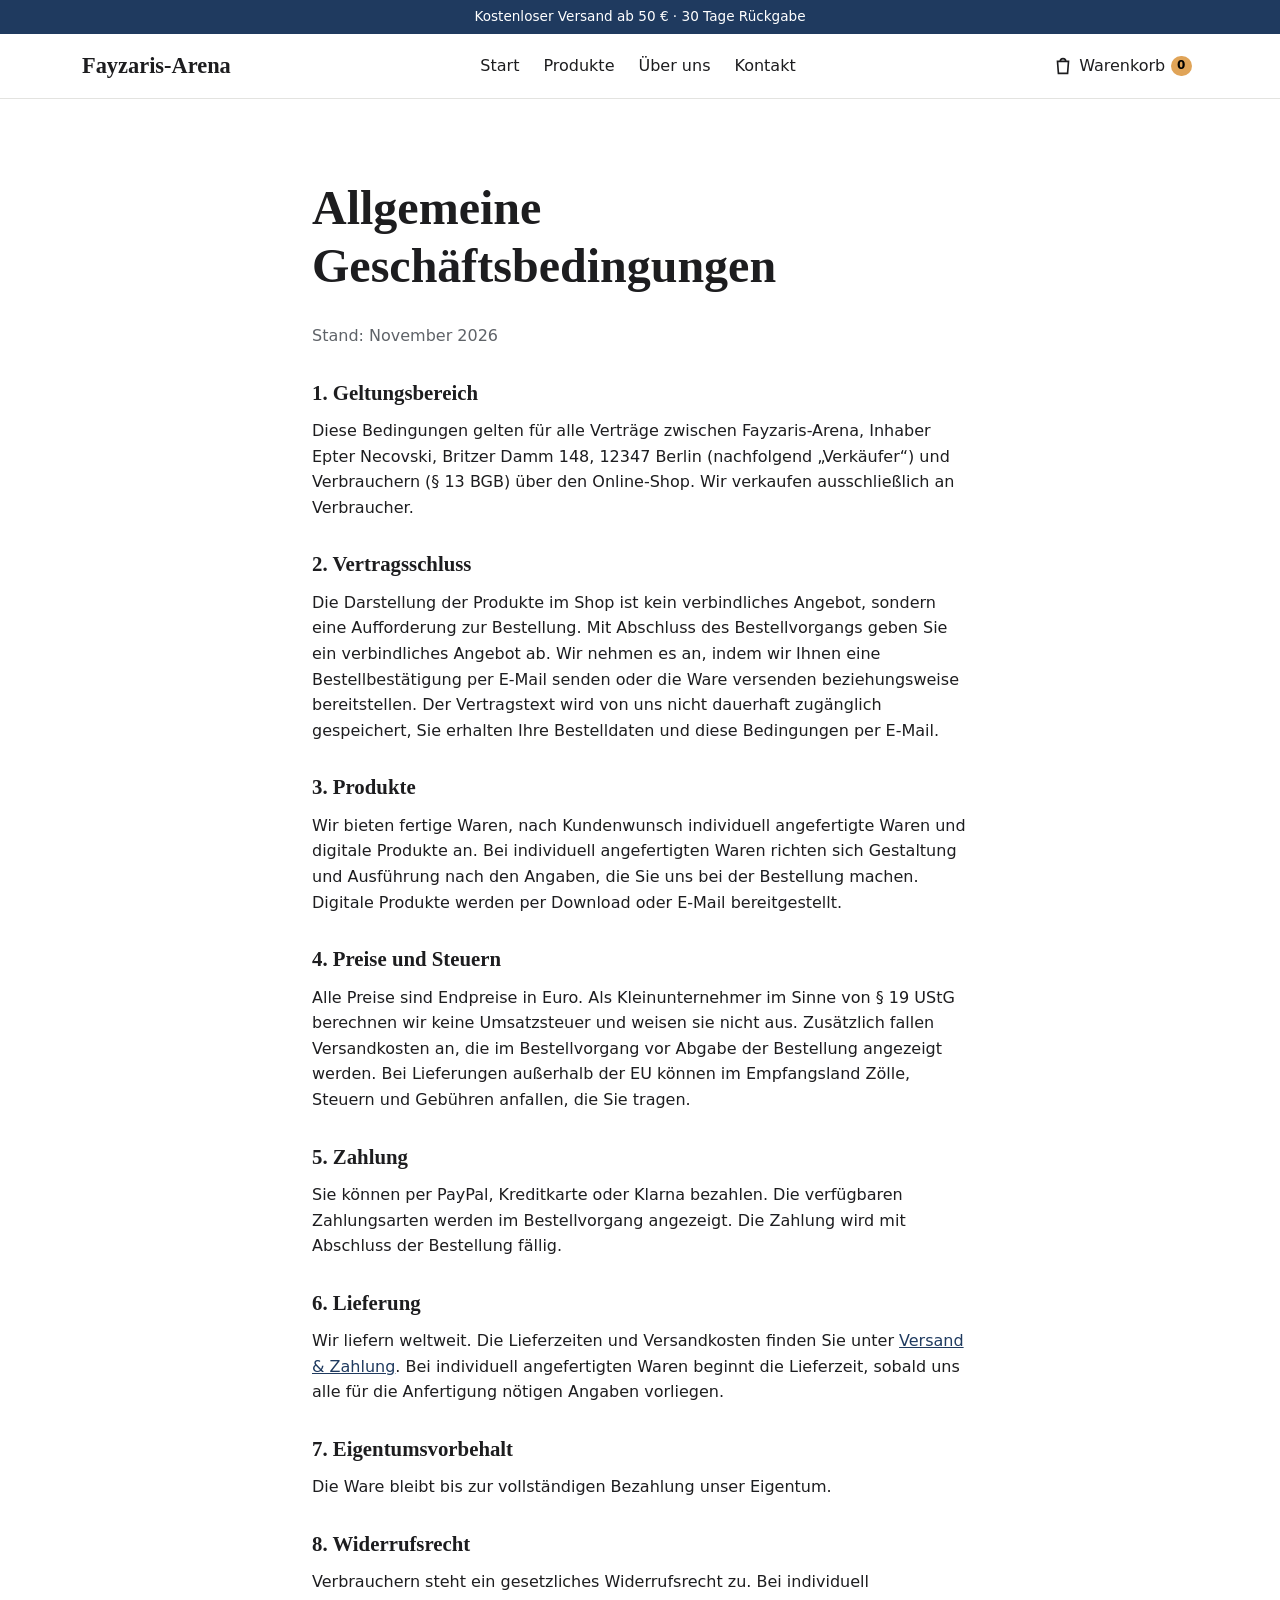
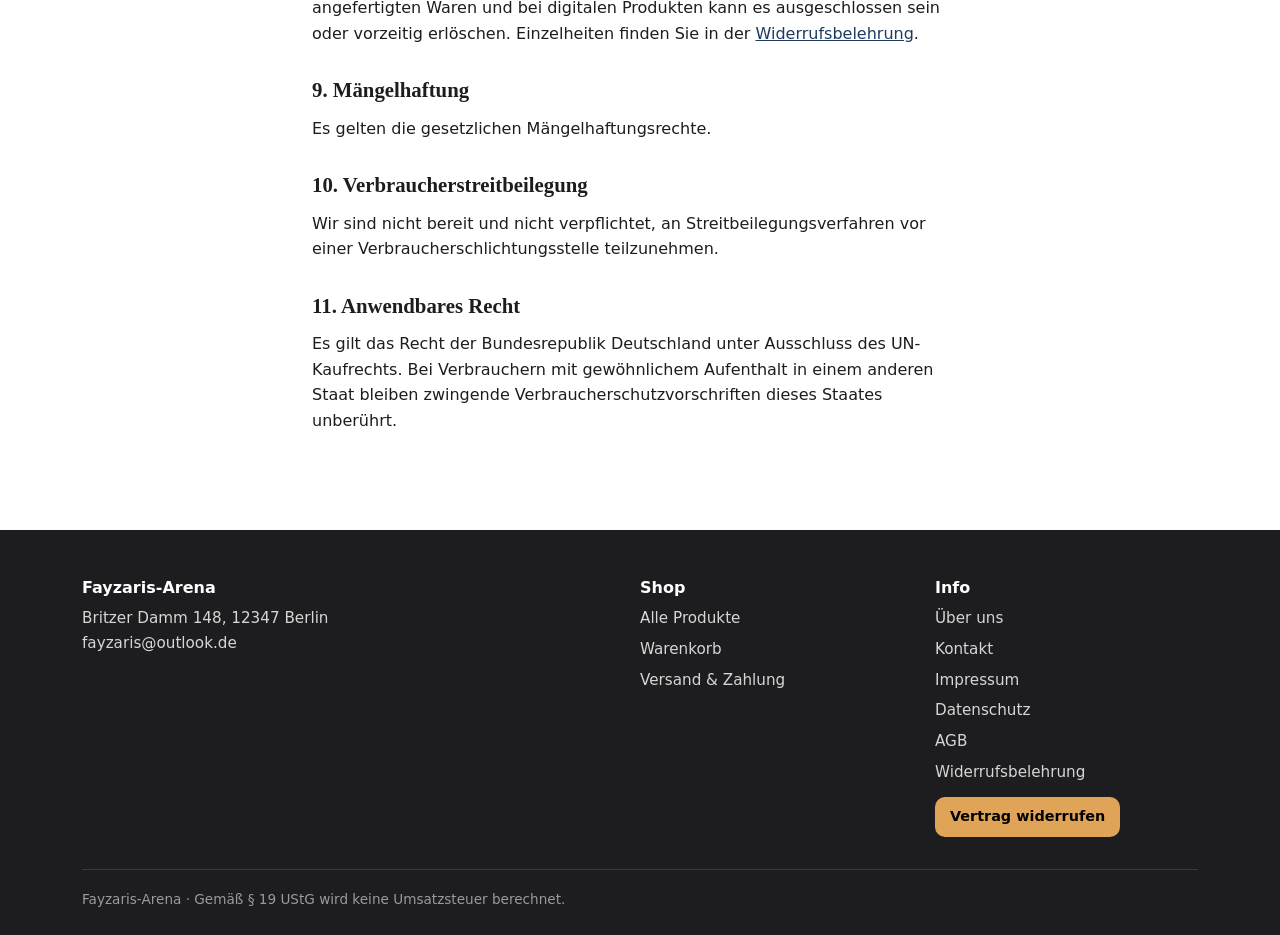
==== agb.html @ 55a027fc "Rechtstexte personalisiert: Impressum, Datenschutz, AGB, Widerruf, Versand & Zahlung; Kontaktdaten u" ====
<!doctype html>
<html lang="de">
<head>
  <meta charset="utf-8">
  <meta name="viewport" content="width=device-width, initial-scale=1">
  <title>AGB – Fayzaris-Arena</title>
  <meta name="robots" content="noindex">
  <link rel="icon" href="data:image/svg+xml,<svg xmlns='http://www.w3.org/2000/svg' viewBox='0 0 32 32'><rect width='32' height='32' rx='8' fill='%231f3a5f'/></svg>">
  <link rel="stylesheet" href="assets/css/style.css">
  <script src="assets/js/daten.js" defer></script>
  <script src="assets/js/shop.js" defer></script>
</head>
<body>
  <div id="kopf"></div>

  <main>
    <section class="abschnitt">
      <div class="container schmal rechtstext">
        <h1>Allgemeine Geschäftsbedingungen</h1>
        <p class="leise">Stand: November 2026</p>

        <h2>1. Geltungsbereich</h2>
        <p>Diese Bedingungen gelten für alle Verträge zwischen Fayzaris-Arena, Inhaber Epter Necovski, Britzer Damm 148, 12347 Berlin (nachfolgend „Verkäufer“) und Verbrauchern (§ 13 BGB) über den Online-Shop. Wir verkaufen ausschließlich an Verbraucher.</p>

        <h2>2. Vertragsschluss</h2>
        <p>Die Darstellung der Produkte im Shop ist kein verbindliches Angebot, sondern eine Aufforderung zur Bestellung. Mit Abschluss des Bestellvorgangs geben Sie ein verbindliches Angebot ab. Wir nehmen es an, indem wir Ihnen eine Bestellbestätigung per E-Mail senden oder die Ware versenden beziehungsweise bereitstellen. Der Vertragstext wird von uns nicht dauerhaft zugänglich gespeichert, Sie erhalten Ihre Bestelldaten und diese Bedingungen per E-Mail.</p>

        <h2>3. Produkte</h2>
        <p>Wir bieten fertige Waren, nach Kundenwunsch individuell angefertigte Waren und digitale Produkte an. Bei individuell angefertigten Waren richten sich Gestaltung und Ausführung nach den Angaben, die Sie uns bei der Bestellung machen. Digitale Produkte werden per Download oder E-Mail bereitgestellt.</p>

        <h2>4. Preise und Steuern</h2>
        <p>Alle Preise sind Endpreise in Euro. Als Kleinunternehmer im Sinne von § 19 UStG berechnen wir keine Umsatzsteuer und weisen sie nicht aus. Zusätzlich fallen Versandkosten an, die im Bestellvorgang vor Abgabe der Bestellung angezeigt werden. Bei Lieferungen außerhalb der EU können im Empfangsland Zölle, Steuern und Gebühren anfallen, die Sie tragen.</p>

        <h2>5. Zahlung</h2>
        <p>Sie können per PayPal, Kreditkarte oder Klarna bezahlen. Die verfügbaren Zahlungsarten werden im Bestellvorgang angezeigt. Die Zahlung wird mit Abschluss der Bestellung fällig.</p>

        <h2>6. Lieferung</h2>
        <p>Wir liefern weltweit. Die Lieferzeiten und Versandkosten finden Sie unter <a href="versand-zahlung.html">Versand &amp; Zahlung</a>. Bei individuell angefertigten Waren beginnt die Lieferzeit, sobald uns alle für die Anfertigung nötigen Angaben vorliegen.</p>

        <h2>7. Eigentumsvorbehalt</h2>
        <p>Die Ware bleibt bis zur vollständigen Bezahlung unser Eigentum.</p>

        <h2>8. Widerrufsrecht</h2>
        <p>Verbrauchern steht ein gesetzliches Widerrufsrecht zu. Bei individuell angefertigten Waren und bei digitalen Produkten kann es ausgeschlossen sein oder vorzeitig erlöschen. Einzelheiten finden Sie in der <a href="widerruf.html">Widerrufsbelehrung</a>.</p>

        <h2>9. Mängelhaftung</h2>
        <p>Es gelten die gesetzlichen Mängelhaftungsrechte.</p>

        <h2>10. Verbraucherstreitbeilegung</h2>
        <p>Wir sind nicht bereit und nicht verpflichtet, an Streitbeilegungsverfahren vor einer Verbraucherschlichtungsstelle teilzunehmen.</p>

        <h2>11. Anwendbares Recht</h2>
        <p>Es gilt das Recht der Bundesrepublik Deutschland unter Ausschluss des UN-Kaufrechts. Bei Verbrauchern mit gewöhnlichem Aufenthalt in einem anderen Staat bleiben zwingende Verbraucherschutzvorschriften dieses Staates unberührt.</p>
      </div>
    </section>
  </main>

  <div id="fuss"></div>
</body>
</html>
---- assets/css/style.css ----
/* =========================================================
   ZENTRALE EINSTELLUNGEN – Farben, Schriften, Abstände
   Hier ändern, und die ganze Seite passt sich an.
   ========================================================= */
:root {
  /* Farben */
  --farbe-primaer: #1f3a5f;        /* Buttons, Links, Akzente */
  --farbe-primaer-hover: #162a45;
  --farbe-akzent: #e0a458;         /* kleine Hervorhebungen, Badges */
  --farbe-text: #1d1d1f;
  --farbe-text-leise: #5f6368;
  --farbe-hintergrund: #ffffff;
  --farbe-flaeche: #f5f5f3;        /* Karten, Abschnitte */
  --farbe-rand: #e3e3e0;
  --farbe-auf-primaer: #ffffff;    /* Text auf Primärfarbe */

  /* Schriften (Systemschriften: schnell, ohne externe Server, DSGVO-freundlich) */
  --schrift-text: system-ui, -apple-system, "Segoe UI", Roboto, "Helvetica Neue", Arial, sans-serif;
  --schrift-titel: Georgia, "Times New Roman", serif;
  --schriftgroesse-basis: 1rem;

  /* Form & Abstand */
  --radius: 10px;
  --max-breite: 1180px;
  --abstand: clamp(1rem, 3vw, 2rem);
  --schatten: 0 2px 10px rgba(0, 0, 0, 0.06);
}

/* ---------- Grundlagen ---------- */
*, *::before, *::after { box-sizing: border-box; }
html { -webkit-text-size-adjust: 100%; }
body {
  margin: 0;
  font-family: var(--schrift-text);
  font-size: var(--schriftgroesse-basis);
  line-height: 1.6;
  color: var(--farbe-text);
  background: var(--farbe-hintergrund);
  display: flex;
  flex-direction: column;
  min-height: 100vh;
}
main { flex: 1; }
img, svg { max-width: 100%; display: block; }
a { color: var(--farbe-primaer); }
h1, h2, h3 { font-family: var(--schrift-titel); line-height: 1.2; margin: 0 0 .6em; font-weight: 600; }
h1 { font-size: clamp(1.8rem, 5vw, 3rem); }
h2 { font-size: clamp(1.4rem, 3.5vw, 2rem); }
h3 { font-size: 1.15rem; }
p { margin: 0 0 1em; }

.container { width: 100%; max-width: var(--max-breite); margin: 0 auto; padding: 0 var(--abstand); }
.abschnitt { padding: clamp(2.5rem, 7vw, 5rem) 0; }
.abschnitt--flaeche { background: var(--farbe-flaeche); }
.leise { color: var(--farbe-text-leise); }
.text-mitte { text-align: center; }
.schmal { max-width: 720px; }

/* ---------- Buttons ---------- */
.btn {
  display: inline-block;
  padding: .8em 1.5em;
  border-radius: var(--radius);
  border: 2px solid var(--farbe-primaer);
  background: var(--farbe-primaer);
  color: var(--farbe-auf-primaer);
  font: inherit;
  font-weight: 600;
  text-decoration: none;
  cursor: pointer;
  transition: background .2s, color .2s;
}
.btn:hover { background: var(--farbe-primaer-hover); border-color: var(--farbe-primaer-hover); }
.btn--rahmen { background: transparent; color: var(--farbe-primaer); }
.btn--rahmen:hover { background: var(--farbe-primaer); color: var(--farbe-auf-primaer); }
.btn--klein { padding: .45em .9em; font-size: .9rem; }
.btn[disabled] { opacity: .5; cursor: not-allowed; }

/* ---------- Kopfzeile ---------- */
.ankuendigung {
  background: var(--farbe-primaer);
  color: var(--farbe-auf-primaer);
  text-align: center;
  font-size: .85rem;
  padding: .45em 1em;
}
.kopf {
  position: sticky; top: 0; z-index: 50;
  background: var(--farbe-hintergrund);
  border-bottom: 1px solid var(--farbe-rand);
}
.kopf__innen { display: flex; align-items: center; justify-content: space-between; gap: 1rem; height: 64px; }
.logo { font-family: var(--schrift-titel); font-size: 1.4rem; font-weight: 700; color: var(--farbe-text); text-decoration: none; }
.nav { display: flex; gap: 1.5rem; }
.nav a { color: var(--farbe-text); text-decoration: none; font-weight: 500; }
.nav a:hover, .nav a[aria-current="page"] { color: var(--farbe-primaer); text-decoration: underline; text-underline-offset: 6px; }
.kopf__aktionen { display: flex; align-items: center; gap: .5rem; }
.warenkorb-link {
  position: relative; display: inline-flex; align-items: center; gap: .35rem;
  color: var(--farbe-text); text-decoration: none; padding: .4rem; font-weight: 500;
}
.warenkorb-zahl {
  min-width: 1.3rem; height: 1.3rem; padding: 0 .3rem; border-radius: 1rem;
  background: var(--farbe-akzent); color: #000; font-size: .75rem; font-weight: 700;
  display: inline-flex; align-items: center; justify-content: center;
}
.menue-knopf { display: none; background: none; border: 0; padding: .4rem; cursor: pointer; color: var(--farbe-text); }

@media (max-width: 760px) {
  .menue-knopf { display: inline-flex; }
  .nav {
    display: none;
    position: absolute; left: 0; right: 0; top: 100%;
    flex-direction: column; gap: 0;
    background: var(--farbe-hintergrund);
    border-bottom: 1px solid var(--farbe-rand);
    box-shadow: var(--schatten);
  }
  .nav.offen { display: flex; }
  .nav a { padding: .9rem var(--abstand); border-top: 1px solid var(--farbe-rand); }
  .warenkorb-link .text { display: none; }
}

/* ---------- Hero ---------- */
.hero {
  background: linear-gradient(135deg, var(--farbe-flaeche) 0%, var(--farbe-hintergrund) 100%);
  padding: clamp(3rem, 10vw, 7rem) 0;
}
.hero__innen { display: grid; grid-template-columns: 1.1fr 1fr; gap: 3rem; align-items: center; }
.hero p { font-size: 1.15rem; color: var(--farbe-text-leise); max-width: 34ch; }
.hero__knoepfe { display: flex; flex-wrap: wrap; gap: .75rem; margin-top: 1.5rem; }
.hero__bild { border-radius: calc(var(--radius) * 2); overflow: hidden; aspect-ratio: 4 / 3; }
@media (max-width: 760px) {
  .hero__innen { grid-template-columns: 1fr; gap: 2rem; }
}

/* ---------- Vorteile ---------- */
.vorteile { display: grid; grid-template-columns: repeat(auto-fit, minmax(200px, 1fr)); gap: 1.5rem; }
.vorteil { text-align: center; padding: 1rem; }
.vorteil__icon { font-size: 1.8rem; margin-bottom: .4rem; }

/* ---------- Produktraster ---------- */
.raster-kopf { display: flex; flex-wrap: wrap; justify-content: space-between; align-items: end; gap: 1rem; margin-bottom: 1.5rem; }
.raster-kopf h2 { margin: 0; }
.filter { display: flex; flex-wrap: wrap; gap: .5rem; }
.filter button {
  font: inherit; font-size: .9rem; padding: .4em 1em; border-radius: 2rem;
  border: 1px solid var(--farbe-rand); background: var(--farbe-hintergrund); cursor: pointer; color: var(--farbe-text);
}
.filter button.aktiv { background: var(--farbe-primaer); border-color: var(--farbe-primaer); color: var(--farbe-auf-primaer); }
.produkt-raster { display: grid; grid-template-columns: repeat(auto-fill, minmax(230px, 1fr)); gap: 1.5rem; }
@media (max-width: 520px) {
  .produkt-raster { grid-template-columns: repeat(2, 1fr); gap: 1rem; }
}
.karte { display: flex; flex-direction: column; text-decoration: none; color: inherit; }
.karte__bild { position: relative; border-radius: var(--radius); overflow: hidden; aspect-ratio: 1; background: var(--farbe-flaeche); }
.karte__bild svg { width: 100%; height: 100%; transition: transform .3s; }
.karte:hover .karte__bild svg { transform: scale(1.04); }
.badge {
  position: absolute; top: .6rem; left: .6rem;
  background: var(--farbe-akzent); color: #000; font-size: .75rem; font-weight: 700;
  padding: .2em .6em; border-radius: .4rem;
}
.karte__name { margin: .7rem 0 .2rem; font-weight: 600; font-family: var(--schrift-text); font-size: 1rem; }
.karte__preis { color: var(--farbe-text-leise); }
.preis-alt { text-decoration: line-through; margin-left: .4rem; font-size: .9em; color: var(--farbe-text-leise); }

/* ---------- Produktseite ---------- */
.brotkrumen { font-size: .9rem; margin: 1.5rem 0; color: var(--farbe-text-leise); }
.brotkrumen a { color: inherit; }
.produkt { display: grid; grid-template-columns: 1fr 1fr; gap: clamp(1.5rem, 5vw, 4rem); padding-bottom: 4rem; }
.produkt__bild { border-radius: var(--radius); overflow: hidden; aspect-ratio: 1; background: var(--farbe-flaeche); }
.produkt__preis { font-size: 1.5rem; font-weight: 600; margin-bottom: 1rem; }
.feld { margin-bottom: 1.2rem; }
.feld label { display: block; font-weight: 600; margin-bottom: .35rem; font-size: .95rem; }
.optionen { display: flex; flex-wrap: wrap; gap: .5rem; }
.optionen button {
  font: inherit; padding: .45em 1em; border: 1px solid var(--farbe-rand); border-radius: var(--radius);
  background: var(--farbe-hintergrund); cursor: pointer; color: var(--farbe-text);
}
.optionen button.aktiv { border-color: var(--farbe-primaer); box-shadow: inset 0 0 0 1px var(--farbe-primaer); }
.menge { display: inline-flex; border: 1px solid var(--farbe-rand); border-radius: var(--radius); overflow: hidden; }
.menge button { width: 2.5rem; border: 0; background: var(--farbe-flaeche); font-size: 1.1rem; cursor: pointer; color: var(--farbe-text); }
.menge input { width: 3rem; border: 0; text-align: center; font: inherit; -moz-appearance: textfield; color: var(--farbe-text); background: var(--farbe-hintergrund); }
.menge input::-webkit-inner-spin-button { -webkit-appearance: none; }
.produkt__details { border-top: 1px solid var(--farbe-rand); margin-top: 2rem; }
.produkt__details details { border-bottom: 1px solid var(--farbe-rand); padding: .9rem 0; }
.produkt__details summary { cursor: pointer; font-weight: 600; }
@media (max-width: 760px) {
  .produkt { grid-template-columns: 1fr; }
}

/* ---------- Warenkorb ---------- */
.wk-layout { display: grid; grid-template-columns: 1fr 320px; gap: 2rem; align-items: start; }
.wk-liste { list-style: none; margin: 0; padding: 0; }
.wk-posten { display: grid; grid-template-columns: 88px 1fr auto; gap: 1rem; padding: 1rem 0; border-bottom: 1px solid var(--farbe-rand); align-items: center; }
.wk-posten__bild { border-radius: var(--radius); overflow: hidden; aspect-ratio: 1; }
.wk-posten__name { font-weight: 600; text-decoration: none; color: inherit; }
.wk-posten__aktionen { display: flex; align-items: center; gap: .75rem; margin-top: .4rem; flex-wrap: wrap; }
.link-knopf { background: none; border: 0; padding: 0; color: var(--farbe-text-leise); text-decoration: underline; cursor: pointer; font: inherit; font-size: .9rem; }
.wk-summe { background: var(--farbe-flaeche); border-radius: var(--radius); padding: 1.5rem; position: sticky; top: 84px; }
.wk-zeile { display: flex; justify-content: space-between; margin-bottom: .5rem; }
.wk-zeile--gesamt { font-weight: 700; font-size: 1.15rem; border-top: 1px solid var(--farbe-rand); padding-top: .75rem; margin-top: .75rem; }
.hinweis { background: #fff7e8; border: 1px solid var(--farbe-akzent); border-radius: var(--radius); padding: .8rem 1rem; font-size: .9rem; margin: 1rem 0; color: #5a4100; }
@media (max-width: 860px) {
  .wk-layout { grid-template-columns: 1fr; }
  .wk-summe { position: static; }
}
@media (max-width: 420px) {
  .wk-posten { grid-template-columns: 64px 1fr; }
  .wk-posten__preis { grid-column: 2; }
}

/* ---------- Formulare ---------- */
.formular { display: grid; gap: 1rem; }
.formular input, .formular textarea, .formular select {
  width: 100%; font: inherit; padding: .75em .9em;
  border: 1px solid var(--farbe-rand); border-radius: var(--radius);
  background: var(--farbe-hintergrund); color: var(--farbe-text);
}
.formular input:focus, .formular textarea:focus { outline: 2px solid var(--farbe-primaer); outline-offset: 1px; }
.formular label { font-weight: 600; font-size: .95rem; display: block; margin-bottom: .3rem; }
.zwei-spalten { display: grid; grid-template-columns: 1fr 1fr; gap: 2.5rem; }
@media (max-width: 760px) { .zwei-spalten { grid-template-columns: 1fr; } }

/* ---------- Newsletter ---------- */
.newsletter { display: flex; gap: .5rem; max-width: 460px; margin: 1.5rem auto 0; }
.newsletter input { flex: 1; min-width: 0; font: inherit; padding: .75em .9em; border: 1px solid var(--farbe-rand); border-radius: var(--radius); }
@media (max-width: 420px) { .newsletter { flex-direction: column; } }

/* ---------- Fußzeile ---------- */
.fuss { background: var(--farbe-text); color: #d6d6d6; padding: 3rem 0 1.5rem; margin-top: auto; font-size: .95rem; }
.fuss a { color: #d6d6d6; text-decoration: none; }
.fuss a:hover { color: #fff; text-decoration: underline; }
.fuss__raster { display: grid; grid-template-columns: 2fr 1fr 1fr; gap: 2rem; }
.fuss h3 { color: #fff; font-family: var(--schrift-text); font-size: 1rem; }
.fuss ul { list-style: none; margin: 0; padding: 0; display: grid; gap: .4rem; }
.fuss__unten { border-top: 1px solid #3a3a3c; margin-top: 2rem; padding-top: 1.2rem; font-size: .85rem; color: #9a9a9a; }
@media (max-width: 760px) { .fuss__raster { grid-template-columns: 1fr 1fr; } .fuss__raster > :first-child { grid-column: 1 / -1; } }

/* ---------- Meldung (Toast) ---------- */
.toast {
  position: fixed; left: 50%; bottom: 1.5rem; transform: translate(-50%, 150%);
  background: var(--farbe-text); color: #fff; padding: .8rem 1.2rem; border-radius: var(--radius);
  box-shadow: var(--schatten); transition: transform .3s; z-index: 100; max-width: calc(100% - 2rem);
}
.toast.sichtbar { transform: translate(-50%, 0); }

/* ---------- Rechtstexte ---------- */
.rechtstext h2 { font-size: 1.3rem; margin-top: 2rem; }
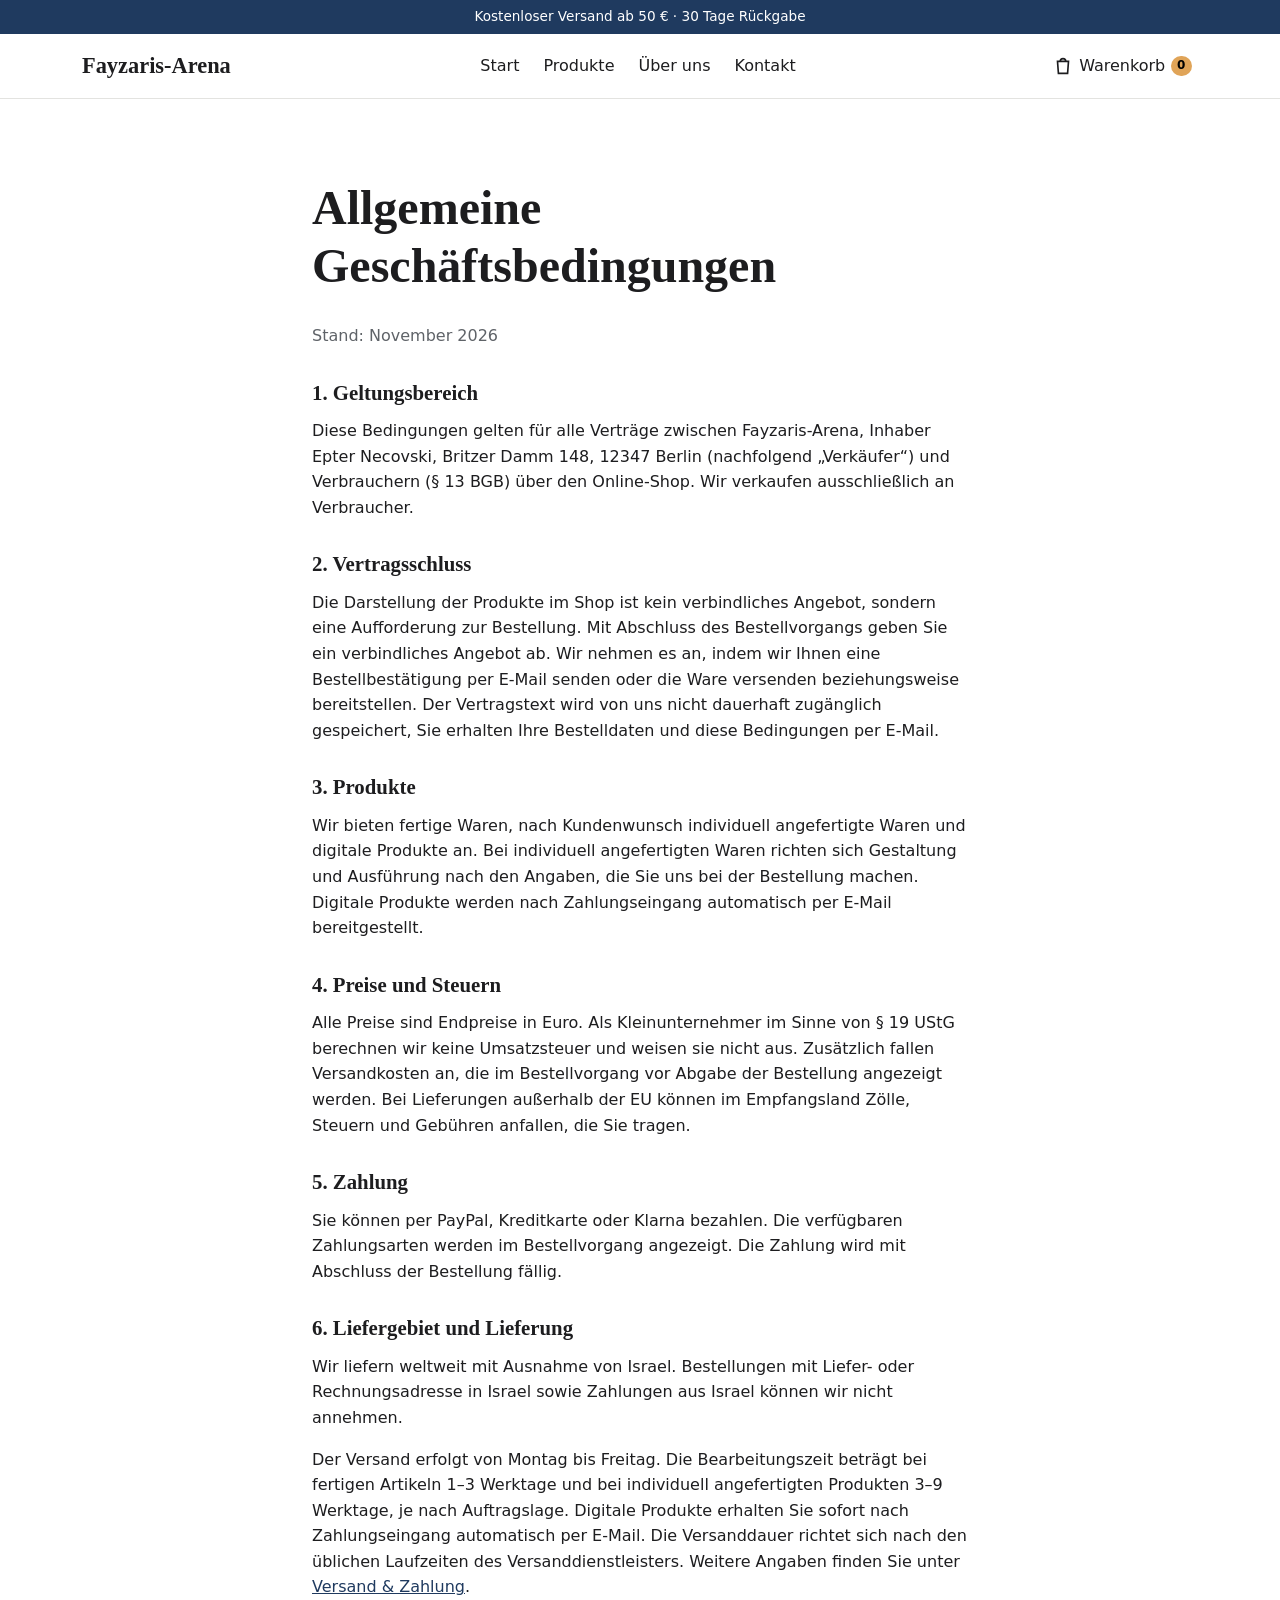
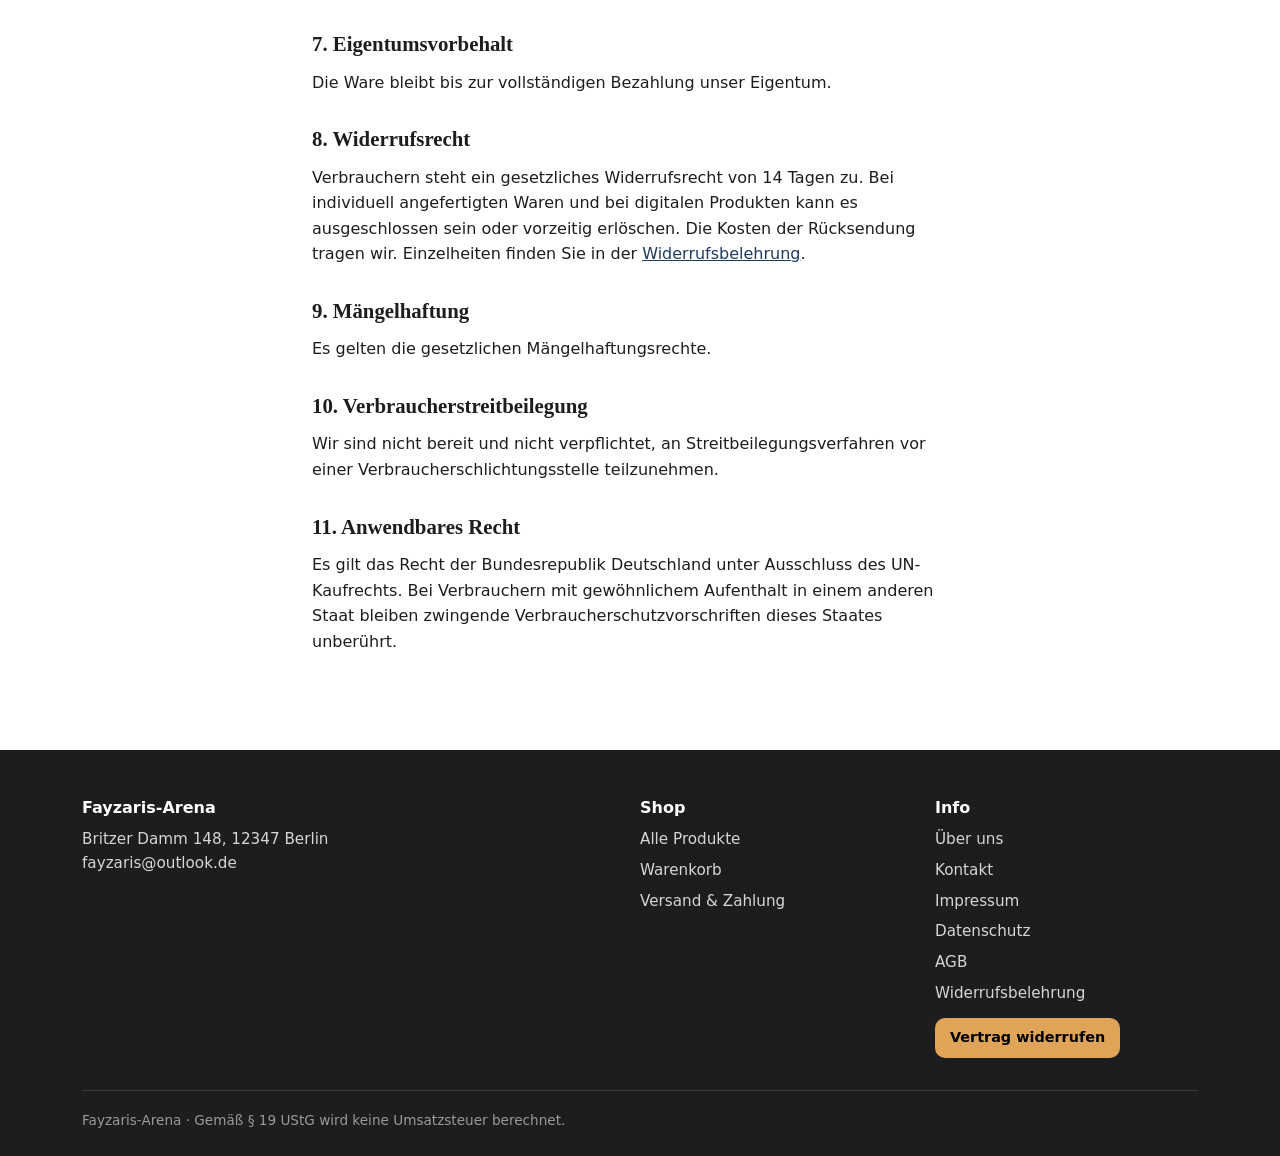
==== commit 433c0138: "Rechtstexte aktualisiert: USt-ID und LUCID, Rücksendekosten beim Verkäufer, Bearbeitungszeiten, Lief" ====
--- a/agb.html
+++ b/agb.html
@@ -26,7 +26,7 @@
         <p>Die Darstellung der Produkte im Shop ist kein verbindliches Angebot, sondern eine Aufforderung zur Bestellung. Mit Abschluss des Bestellvorgangs geben Sie ein verbindliches Angebot ab. Wir nehmen es an, indem wir Ihnen eine Bestellbestätigung per E-Mail senden oder die Ware versenden beziehungsweise bereitstellen. Der Vertragstext wird von uns nicht dauerhaft zugänglich gespeichert, Sie erhalten Ihre Bestelldaten und diese Bedingungen per E-Mail.</p>
 
         <h2>3. Produkte</h2>
-        <p>Wir bieten fertige Waren, nach Kundenwunsch individuell angefertigte Waren und digitale Produkte an. Bei individuell angefertigten Waren richten sich Gestaltung und Ausführung nach den Angaben, die Sie uns bei der Bestellung machen. Digitale Produkte werden per Download oder E-Mail bereitgestellt.</p>
+        <p>Wir bieten fertige Waren, nach Kundenwunsch individuell angefertigte Waren und digitale Produkte an. Bei individuell angefertigten Waren richten sich Gestaltung und Ausführung nach den Angaben, die Sie uns bei der Bestellung machen. Digitale Produkte werden nach Zahlungseingang automatisch per E-Mail bereitgestellt.</p>
 
         <h2>4. Preise und Steuern</h2>
         <p>Alle Preise sind Endpreise in Euro. Als Kleinunternehmer im Sinne von § 19 UStG berechnen wir keine Umsatzsteuer und weisen sie nicht aus. Zusätzlich fallen Versandkosten an, die im Bestellvorgang vor Abgabe der Bestellung angezeigt werden. Bei Lieferungen außerhalb der EU können im Empfangsland Zölle, Steuern und Gebühren anfallen, die Sie tragen.</p>
@@ -34,14 +34,15 @@
         <h2>5. Zahlung</h2>
         <p>Sie können per PayPal, Kreditkarte oder Klarna bezahlen. Die verfügbaren Zahlungsarten werden im Bestellvorgang angezeigt. Die Zahlung wird mit Abschluss der Bestellung fällig.</p>
 
-        <h2>6. Lieferung</h2>
-        <p>Wir liefern weltweit. Die Lieferzeiten und Versandkosten finden Sie unter <a href="versand-zahlung.html">Versand &amp; Zahlung</a>. Bei individuell angefertigten Waren beginnt die Lieferzeit, sobald uns alle für die Anfertigung nötigen Angaben vorliegen.</p>
+        <h2>6. Liefergebiet und Lieferung</h2>
+        <p>Wir liefern weltweit mit Ausnahme von Israel. Bestellungen mit Liefer- oder Rechnungsadresse in Israel sowie Zahlungen aus Israel können wir nicht annehmen.</p>
+        <p>Der Versand erfolgt von Montag bis Freitag. Die Bearbeitungszeit beträgt bei fertigen Artikeln 1–3 Werktage und bei individuell angefertigten Produkten 3–9 Werktage, je nach Auftragslage. Digitale Produkte erhalten Sie sofort nach Zahlungseingang automatisch per E-Mail. Die Versanddauer richtet sich nach den üblichen Laufzeiten des Versanddienstleisters. Weitere Angaben finden Sie unter <a href="versand-zahlung.html">Versand &amp; Zahlung</a>.</p>
 
         <h2>7. Eigentumsvorbehalt</h2>
         <p>Die Ware bleibt bis zur vollständigen Bezahlung unser Eigentum.</p>
 
         <h2>8. Widerrufsrecht</h2>
-        <p>Verbrauchern steht ein gesetzliches Widerrufsrecht zu. Bei individuell angefertigten Waren und bei digitalen Produkten kann es ausgeschlossen sein oder vorzeitig erlöschen. Einzelheiten finden Sie in der <a href="widerruf.html">Widerrufsbelehrung</a>.</p>
+        <p>Verbrauchern steht ein gesetzliches Widerrufsrecht von 14 Tagen zu. Bei individuell angefertigten Waren und bei digitalen Produkten kann es ausgeschlossen sein oder vorzeitig erlöschen. Die Kosten der Rücksendung tragen wir. Einzelheiten finden Sie in der <a href="widerruf.html">Widerrufsbelehrung</a>.</p>
 
         <h2>9. Mängelhaftung</h2>
         <p>Es gelten die gesetzlichen Mängelhaftungsrechte.</p>
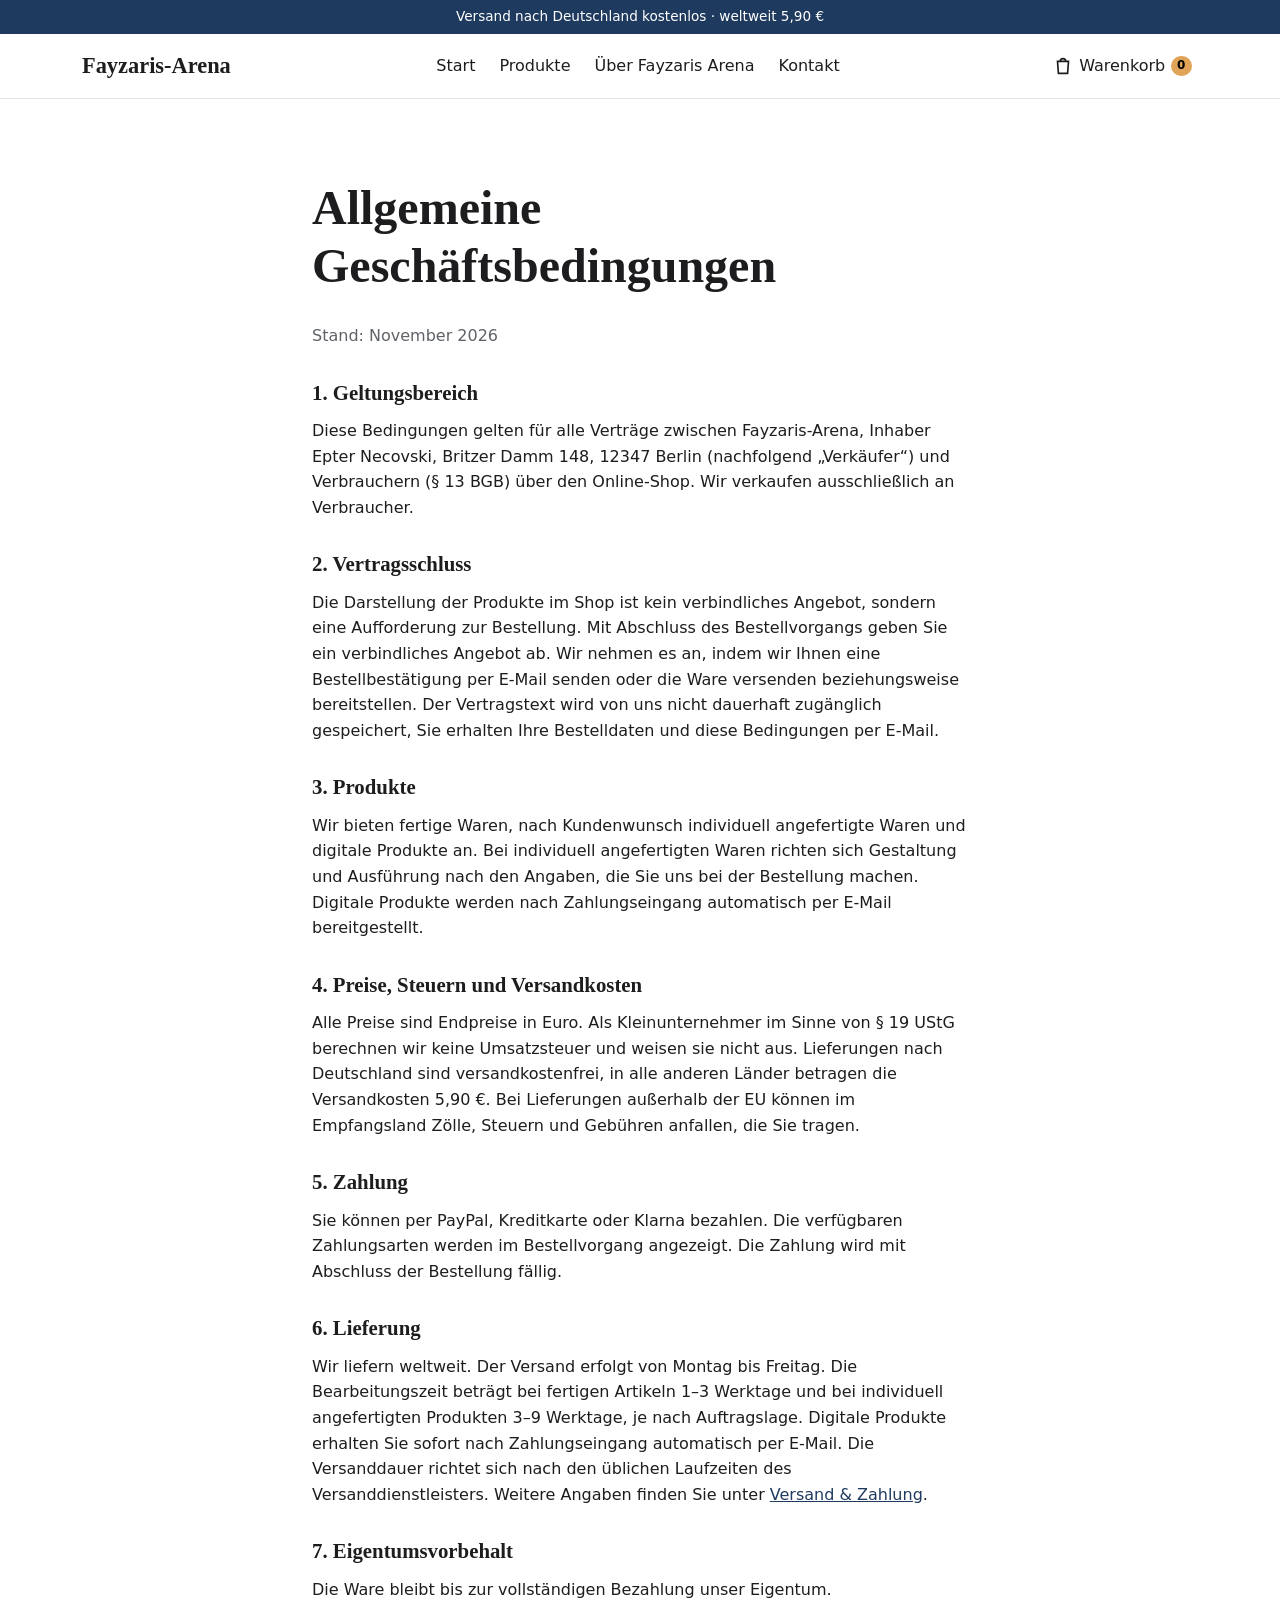
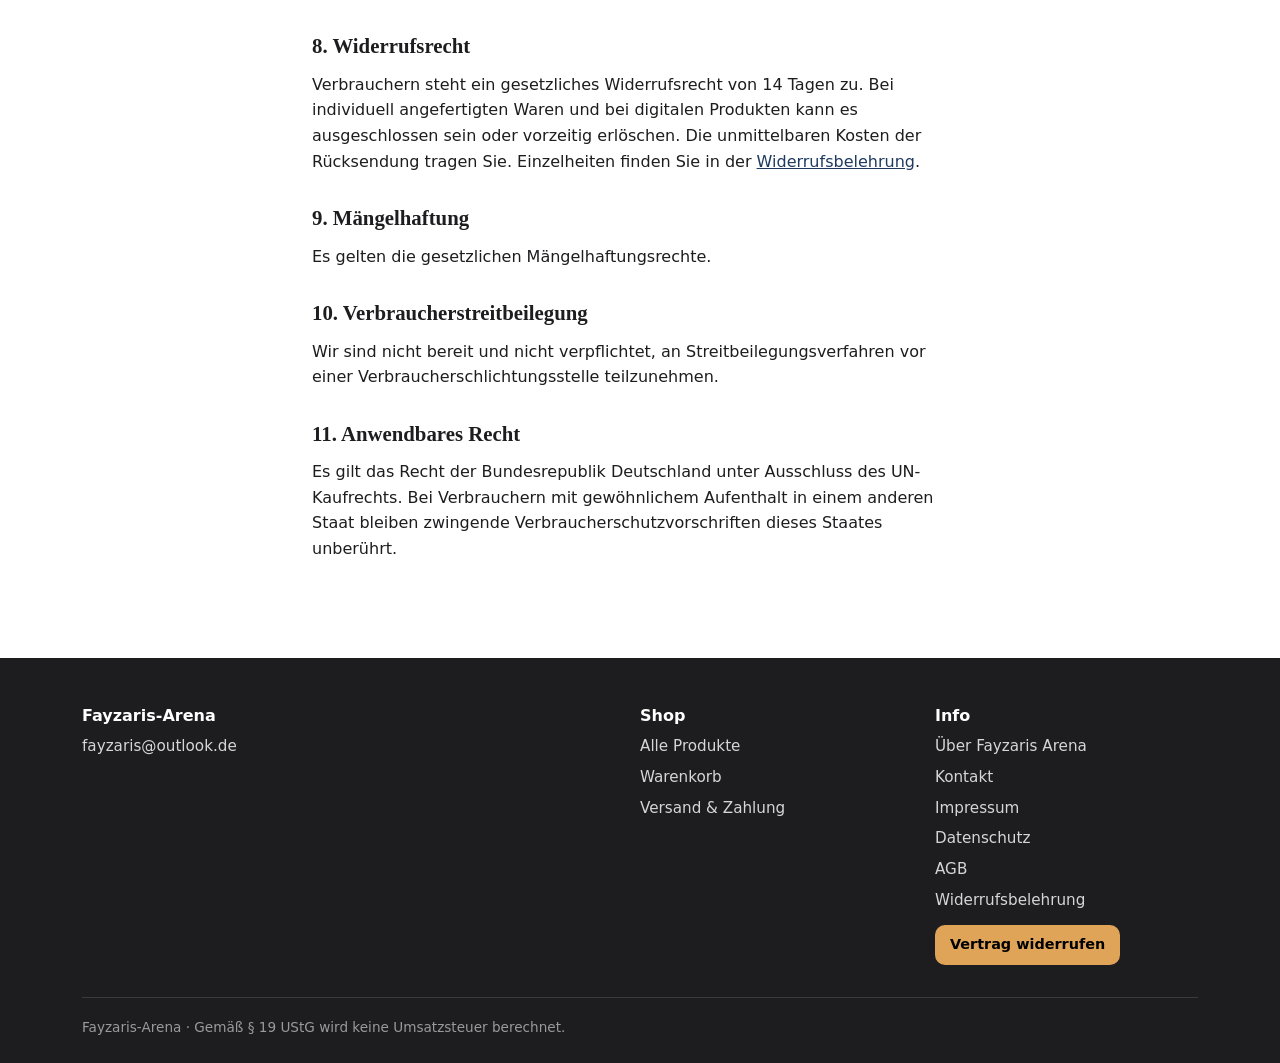
==== commit ef6e4dcf: "Rücksendekosten beim Käufer, Länderauswahl ohne Israel, Versand 5,90 € weltweit / DE kostenlos, Text" ====
--- a/agb.html
+++ b/agb.html
@@ -28,21 +28,20 @@
         <h2>3. Produkte</h2>
         <p>Wir bieten fertige Waren, nach Kundenwunsch individuell angefertigte Waren und digitale Produkte an. Bei individuell angefertigten Waren richten sich Gestaltung und Ausführung nach den Angaben, die Sie uns bei der Bestellung machen. Digitale Produkte werden nach Zahlungseingang automatisch per E-Mail bereitgestellt.</p>
 
-        <h2>4. Preise und Steuern</h2>
-        <p>Alle Preise sind Endpreise in Euro. Als Kleinunternehmer im Sinne von § 19 UStG berechnen wir keine Umsatzsteuer und weisen sie nicht aus. Zusätzlich fallen Versandkosten an, die im Bestellvorgang vor Abgabe der Bestellung angezeigt werden. Bei Lieferungen außerhalb der EU können im Empfangsland Zölle, Steuern und Gebühren anfallen, die Sie tragen.</p>
+        <h2>4. Preise, Steuern und Versandkosten</h2>
+        <p>Alle Preise sind Endpreise in Euro. Als Kleinunternehmer im Sinne von § 19 UStG berechnen wir keine Umsatzsteuer und weisen sie nicht aus. Lieferungen nach Deutschland sind versandkostenfrei, in alle anderen Länder betragen die Versandkosten 5,90 €. Bei Lieferungen außerhalb der EU können im Empfangsland Zölle, Steuern und Gebühren anfallen, die Sie tragen.</p>
 
         <h2>5. Zahlung</h2>
         <p>Sie können per PayPal, Kreditkarte oder Klarna bezahlen. Die verfügbaren Zahlungsarten werden im Bestellvorgang angezeigt. Die Zahlung wird mit Abschluss der Bestellung fällig.</p>
 
-        <h2>6. Liefergebiet und Lieferung</h2>
-        <p>Wir liefern weltweit mit Ausnahme von Israel. Bestellungen mit Liefer- oder Rechnungsadresse in Israel sowie Zahlungen aus Israel können wir nicht annehmen.</p>
-        <p>Der Versand erfolgt von Montag bis Freitag. Die Bearbeitungszeit beträgt bei fertigen Artikeln 1–3 Werktage und bei individuell angefertigten Produkten 3–9 Werktage, je nach Auftragslage. Digitale Produkte erhalten Sie sofort nach Zahlungseingang automatisch per E-Mail. Die Versanddauer richtet sich nach den üblichen Laufzeiten des Versanddienstleisters. Weitere Angaben finden Sie unter <a href="versand-zahlung.html">Versand &amp; Zahlung</a>.</p>
+        <h2>6. Lieferung</h2>
+        <p>Wir liefern weltweit. Der Versand erfolgt von Montag bis Freitag. Die Bearbeitungszeit beträgt bei fertigen Artikeln 1–3 Werktage und bei individuell angefertigten Produkten 3–9 Werktage, je nach Auftragslage. Digitale Produkte erhalten Sie sofort nach Zahlungseingang automatisch per E-Mail. Die Versanddauer richtet sich nach den üblichen Laufzeiten des Versanddienstleisters. Weitere Angaben finden Sie unter <a href="versand-zahlung.html">Versand &amp; Zahlung</a>.</p>
 
         <h2>7. Eigentumsvorbehalt</h2>
         <p>Die Ware bleibt bis zur vollständigen Bezahlung unser Eigentum.</p>
 
         <h2>8. Widerrufsrecht</h2>
-        <p>Verbrauchern steht ein gesetzliches Widerrufsrecht von 14 Tagen zu. Bei individuell angefertigten Waren und bei digitalen Produkten kann es ausgeschlossen sein oder vorzeitig erlöschen. Die Kosten der Rücksendung tragen wir. Einzelheiten finden Sie in der <a href="widerruf.html">Widerrufsbelehrung</a>.</p>
+        <p>Verbrauchern steht ein gesetzliches Widerrufsrecht von 14 Tagen zu. Bei individuell angefertigten Waren und bei digitalen Produkten kann es ausgeschlossen sein oder vorzeitig erlöschen. Die unmittelbaren Kosten der Rücksendung tragen Sie. Einzelheiten finden Sie in der <a href="widerruf.html">Widerrufsbelehrung</a>.</p>
 
         <h2>9. Mängelhaftung</h2>
         <p>Es gelten die gesetzlichen Mängelhaftungsrechte.</p>
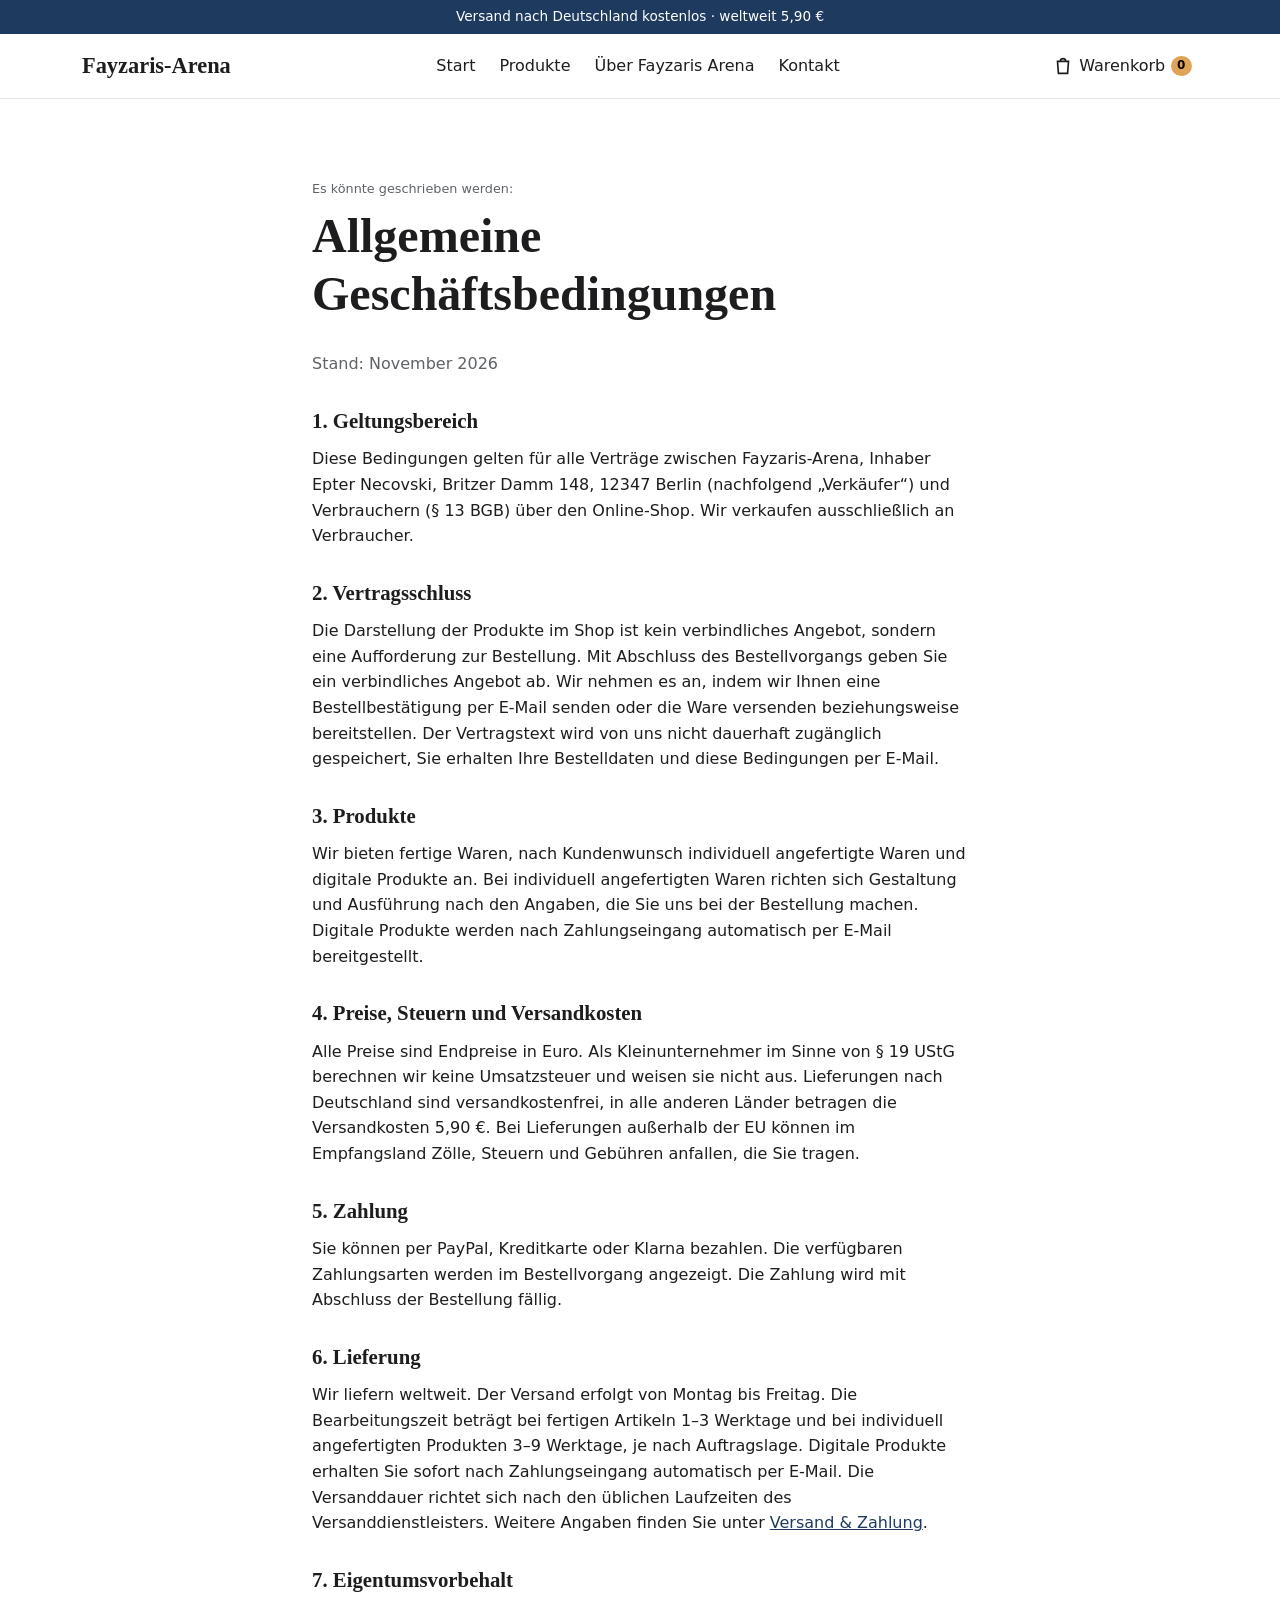
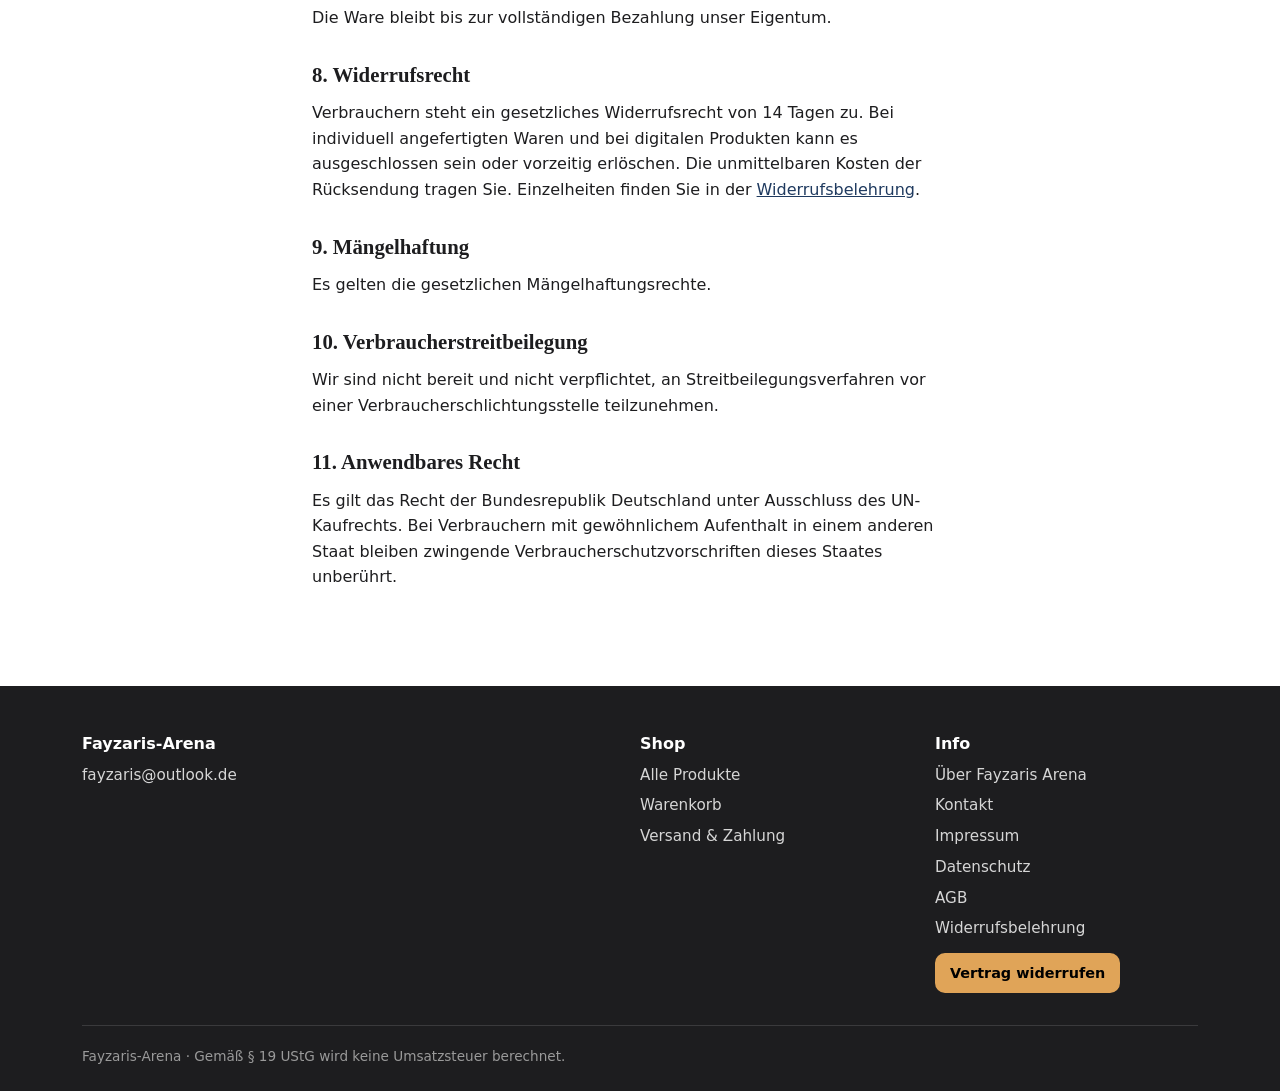
==== commit a50e5403: "Hinweiszeile in kleiner Schrift über den Rechtstexten" ====
--- a/agb.html
+++ b/agb.html
@@ -16,6 +16,7 @@
   <main>
     <section class="abschnitt">
       <div class="container schmal rechtstext">
+        <p class="leise" style="font-size:.8rem;margin:0 0 .5rem">Es könnte geschrieben werden:</p>
         <h1>Allgemeine Geschäftsbedingungen</h1>
         <p class="leise">Stand: November 2026</p>
 
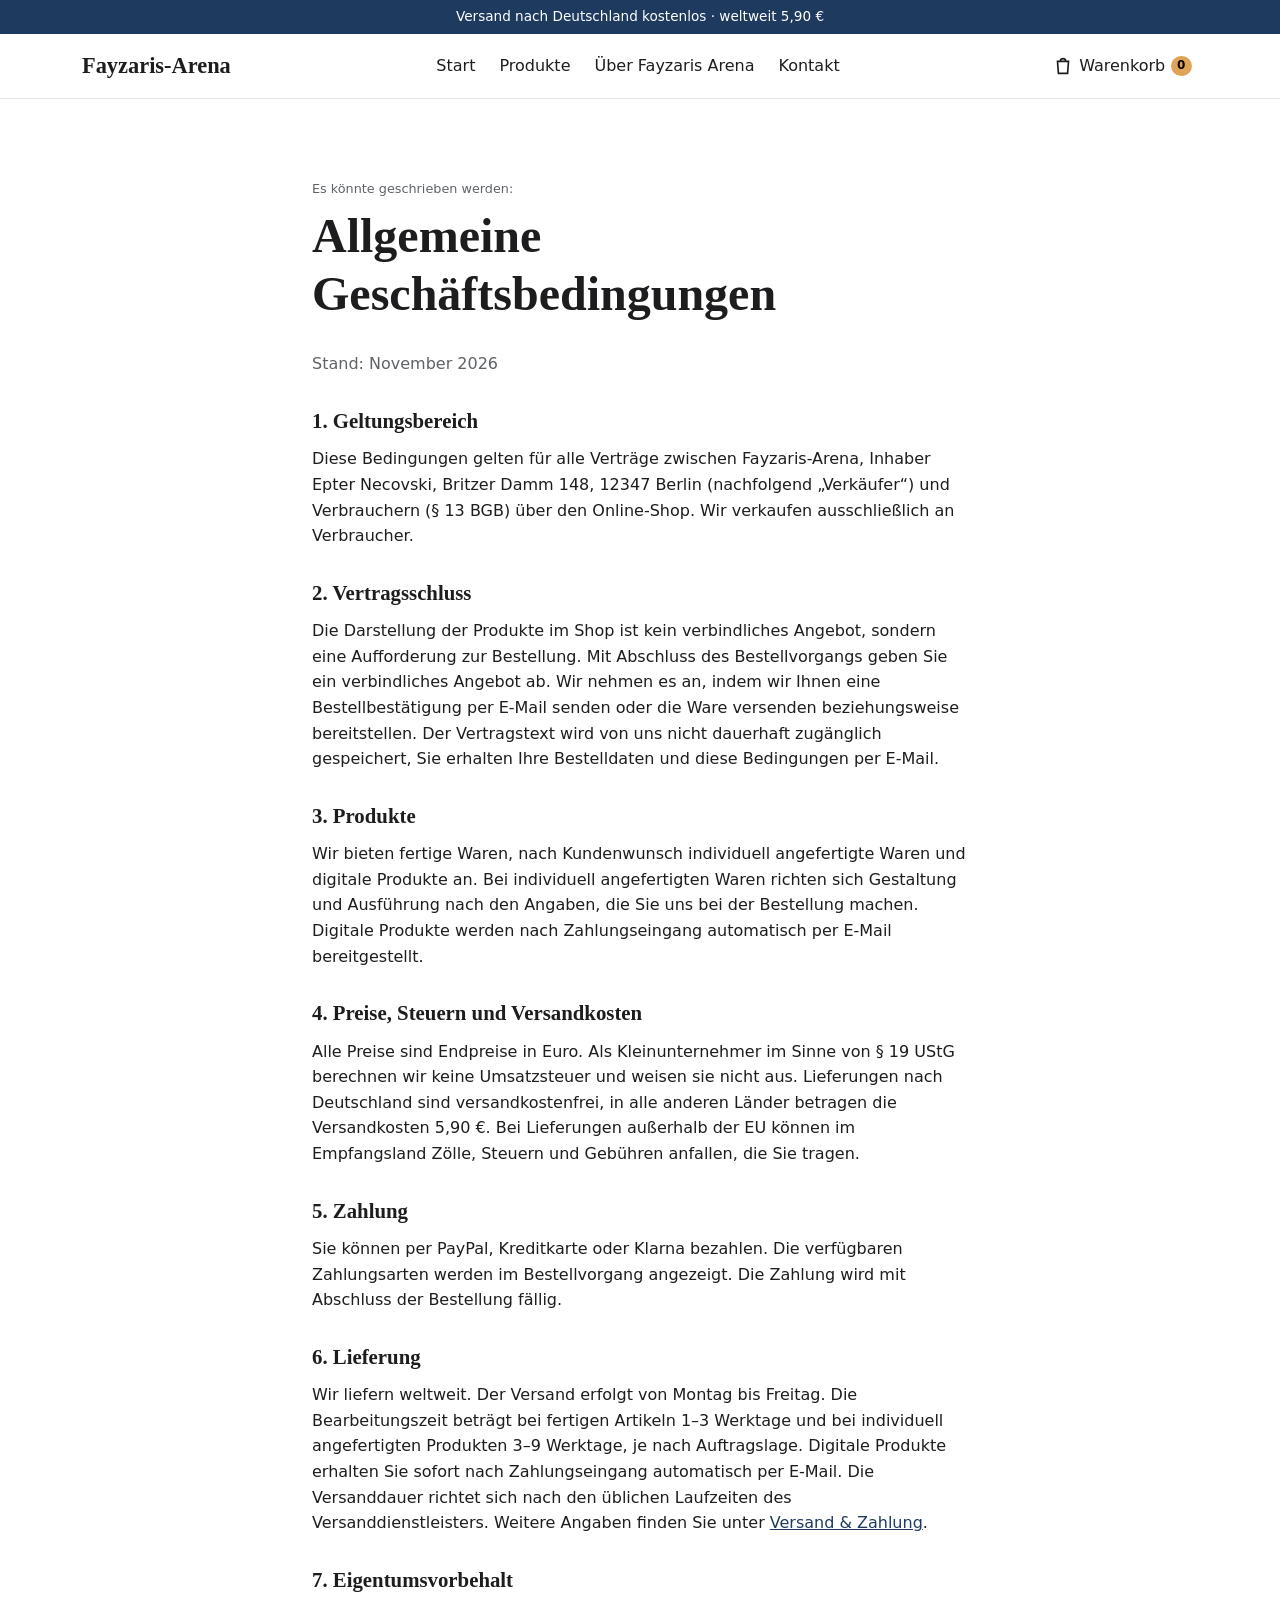
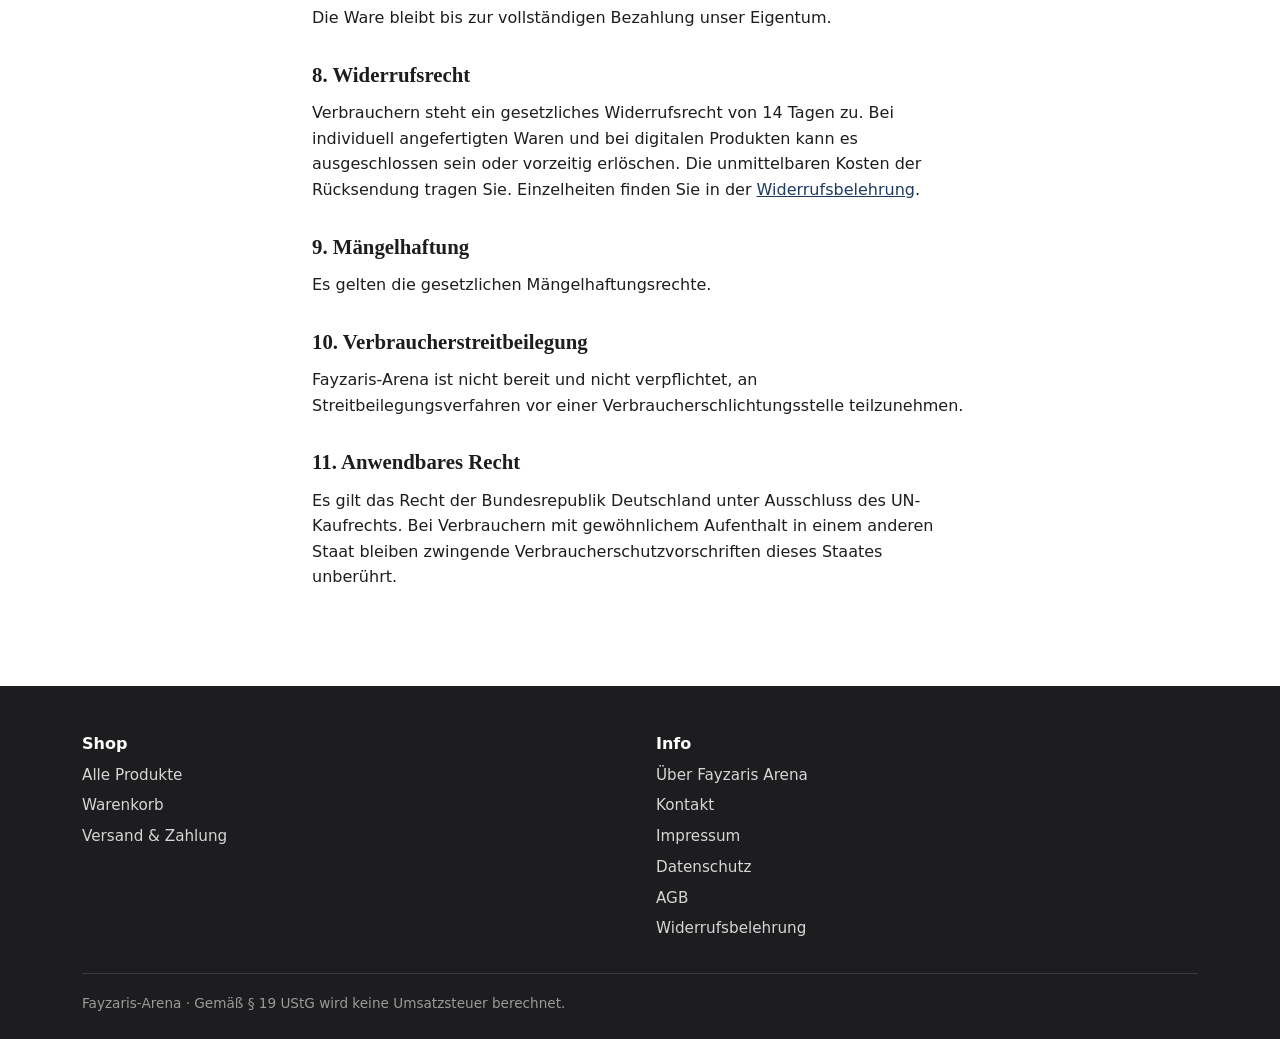
==== commit 098a56be: "Streitbeilegungssatz mit Shopname; Hinweiszeile im Impressum entfernt" ====
--- a/agb.html
+++ b/agb.html
@@ -48,7 +48,7 @@
         <p>Es gelten die gesetzlichen Mängelhaftungsrechte.</p>
 
         <h2>10. Verbraucherstreitbeilegung</h2>
-        <p>Wir sind nicht bereit und nicht verpflichtet, an Streitbeilegungsverfahren vor einer Verbraucherschlichtungsstelle teilzunehmen.</p>
+        <p>Fayzaris-Arena ist nicht bereit und nicht verpflichtet, an Streitbeilegungsverfahren vor einer Verbraucherschlichtungsstelle teilzunehmen.</p>
 
         <h2>11. Anwendbares Recht</h2>
         <p>Es gilt das Recht der Bundesrepublik Deutschland unter Ausschluss des UN-Kaufrechts. Bei Verbrauchern mit gewöhnlichem Aufenthalt in einem anderen Staat bleiben zwingende Verbraucherschutzvorschriften dieses Staates unberührt.</p>
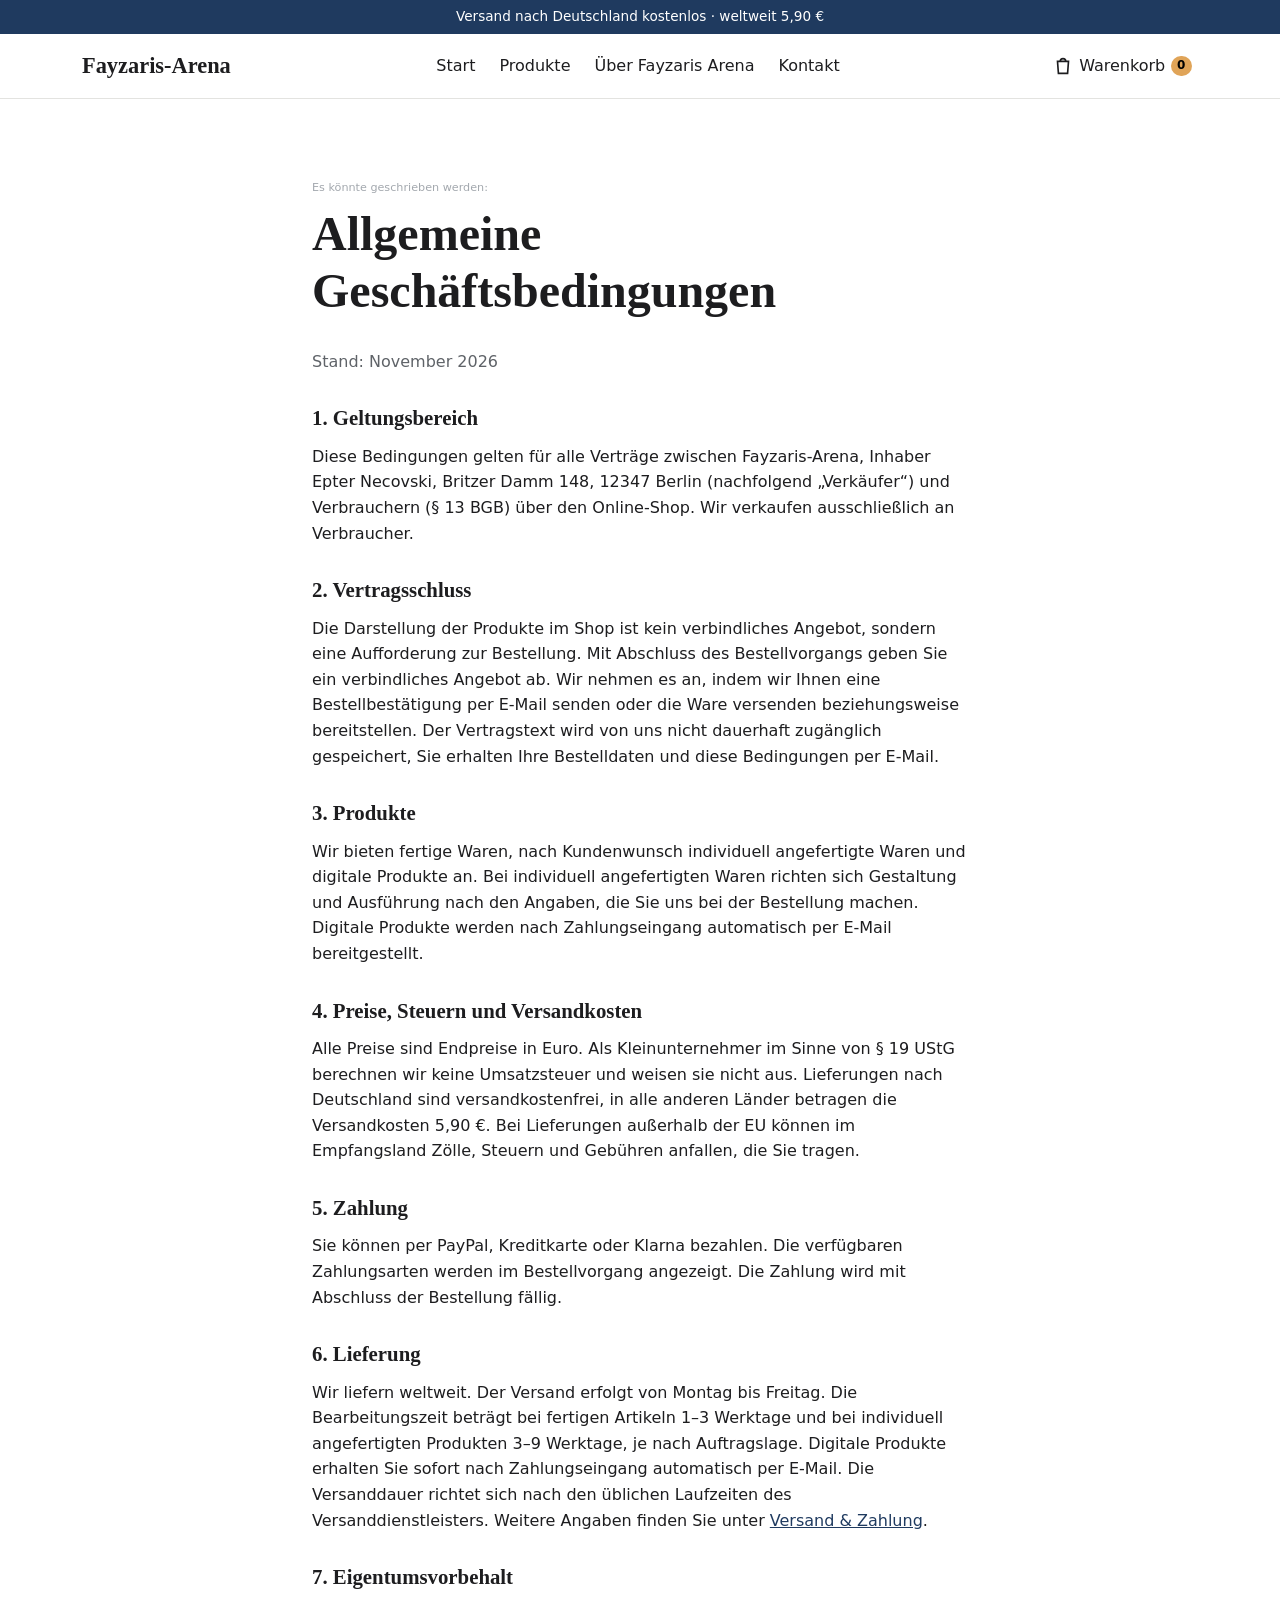
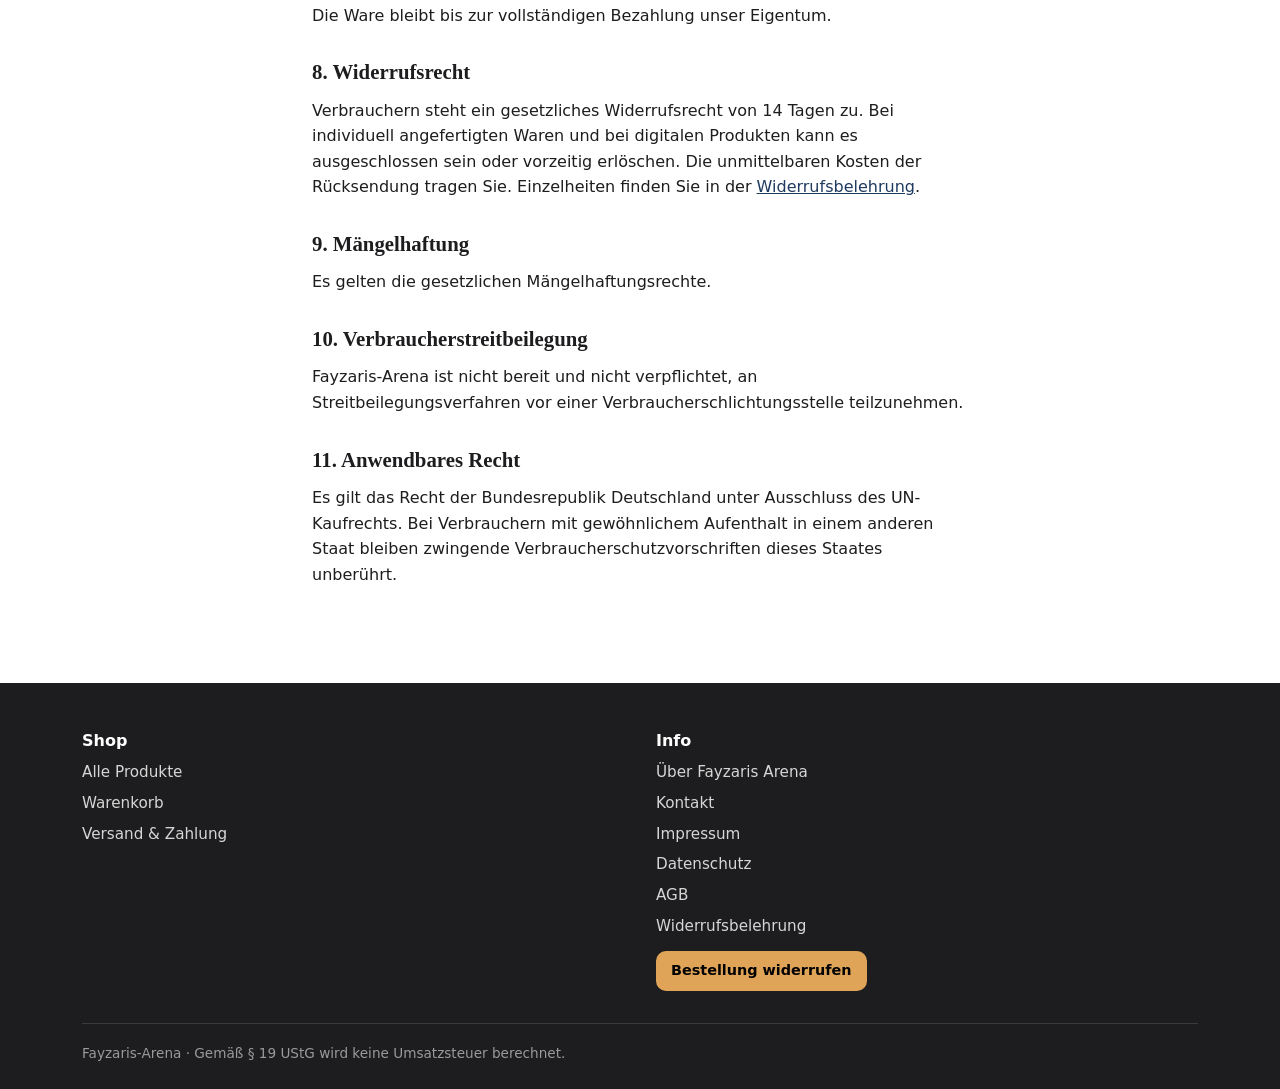
==== commit 92f07a5e: "Hinweiszeile über Rechtstexten: helleres Grau, etwas kleiner" ====
--- a/agb.html
+++ b/agb.html
@@ -16,7 +16,7 @@
   <main>
     <section class="abschnitt">
       <div class="container schmal rechtstext">
-        <p class="leise" style="font-size:.8rem;margin:0 0 .5rem">Es könnte geschrieben werden:</p>
+        <p style="font-size:.7rem;color:#a3a8ae;margin:0 0 .5rem">Es könnte geschrieben werden:</p>
         <h1>Allgemeine Geschäftsbedingungen</h1>
         <p class="leise">Stand: November 2026</p>
 
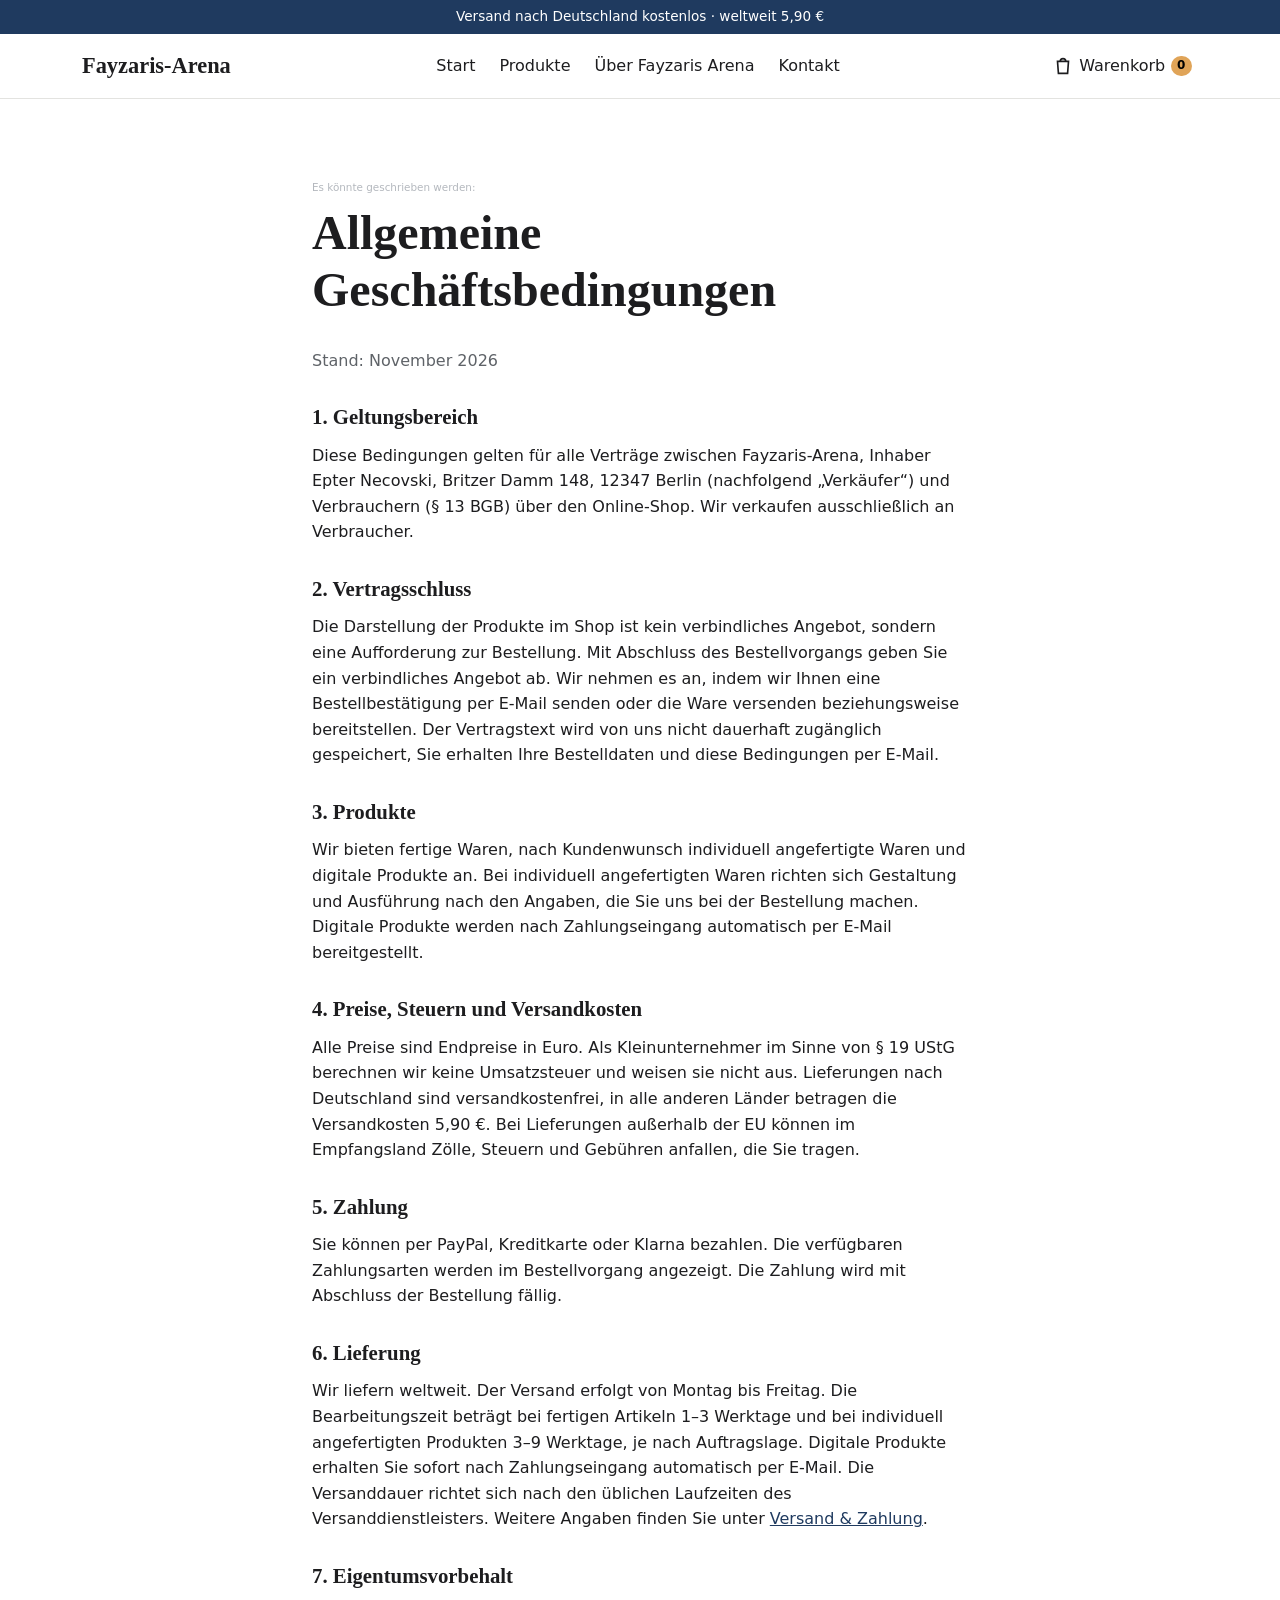
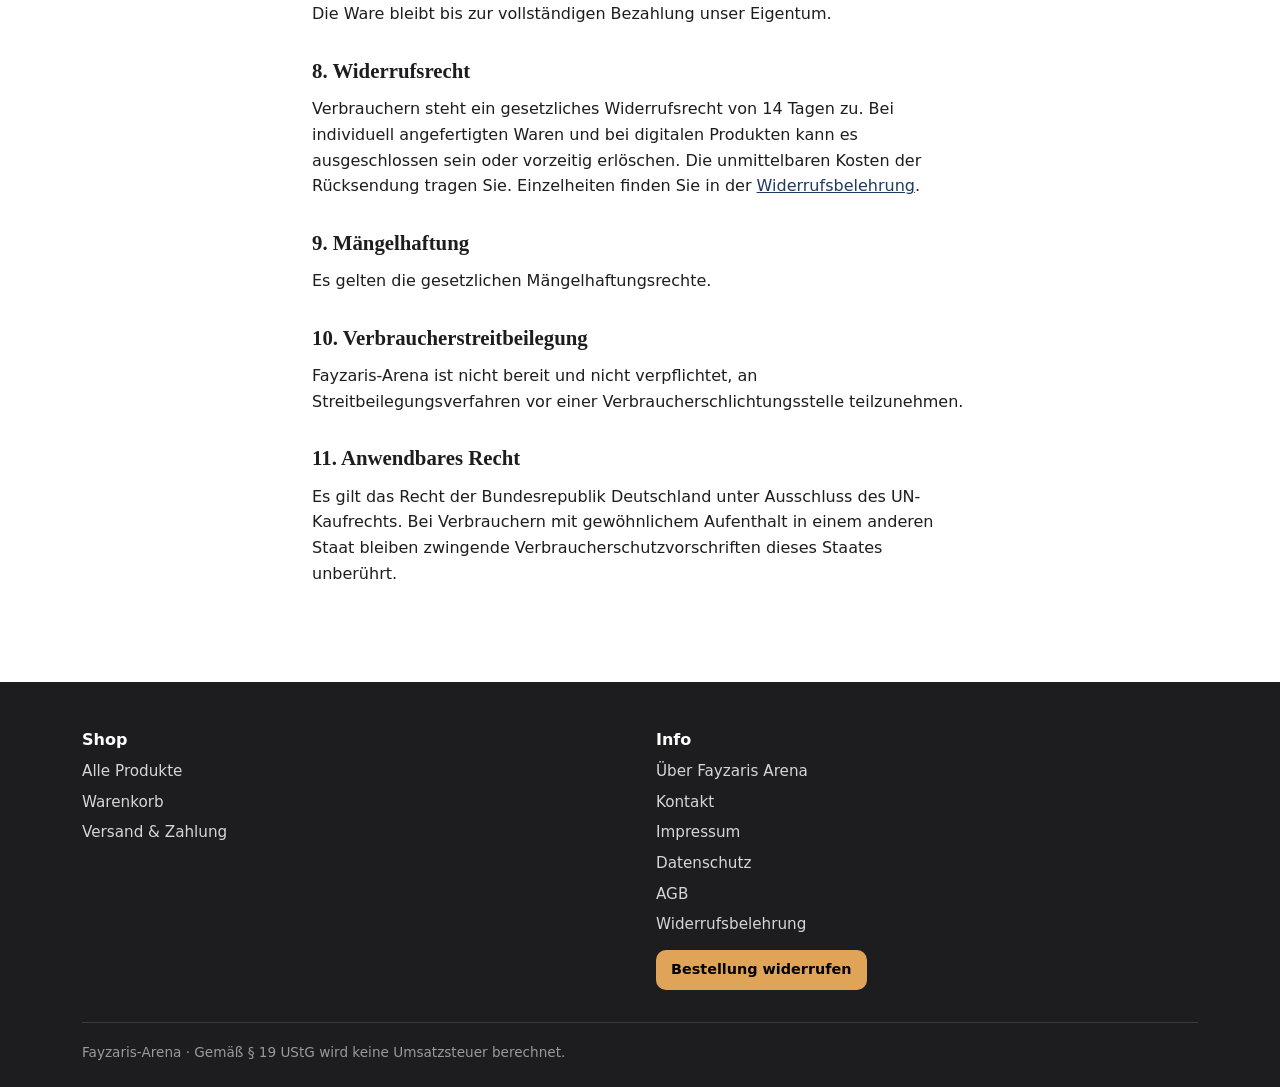
==== commit 69efb76e: "Hinweiszeile über Rechtstexten: noch etwas heller und kleiner" ====
--- a/agb.html
+++ b/agb.html
@@ -16,7 +16,7 @@
   <main>
     <section class="abschnitt">
       <div class="container schmal rechtstext">
-        <p style="font-size:.7rem;color:#a3a8ae;margin:0 0 .5rem">Es könnte geschrieben werden:</p>
+        <p style="font-size:.65rem;color:#b4b8be;margin:0 0 .5rem">Es könnte geschrieben werden:</p>
         <h1>Allgemeine Geschäftsbedingungen</h1>
         <p class="leise">Stand: November 2026</p>
 
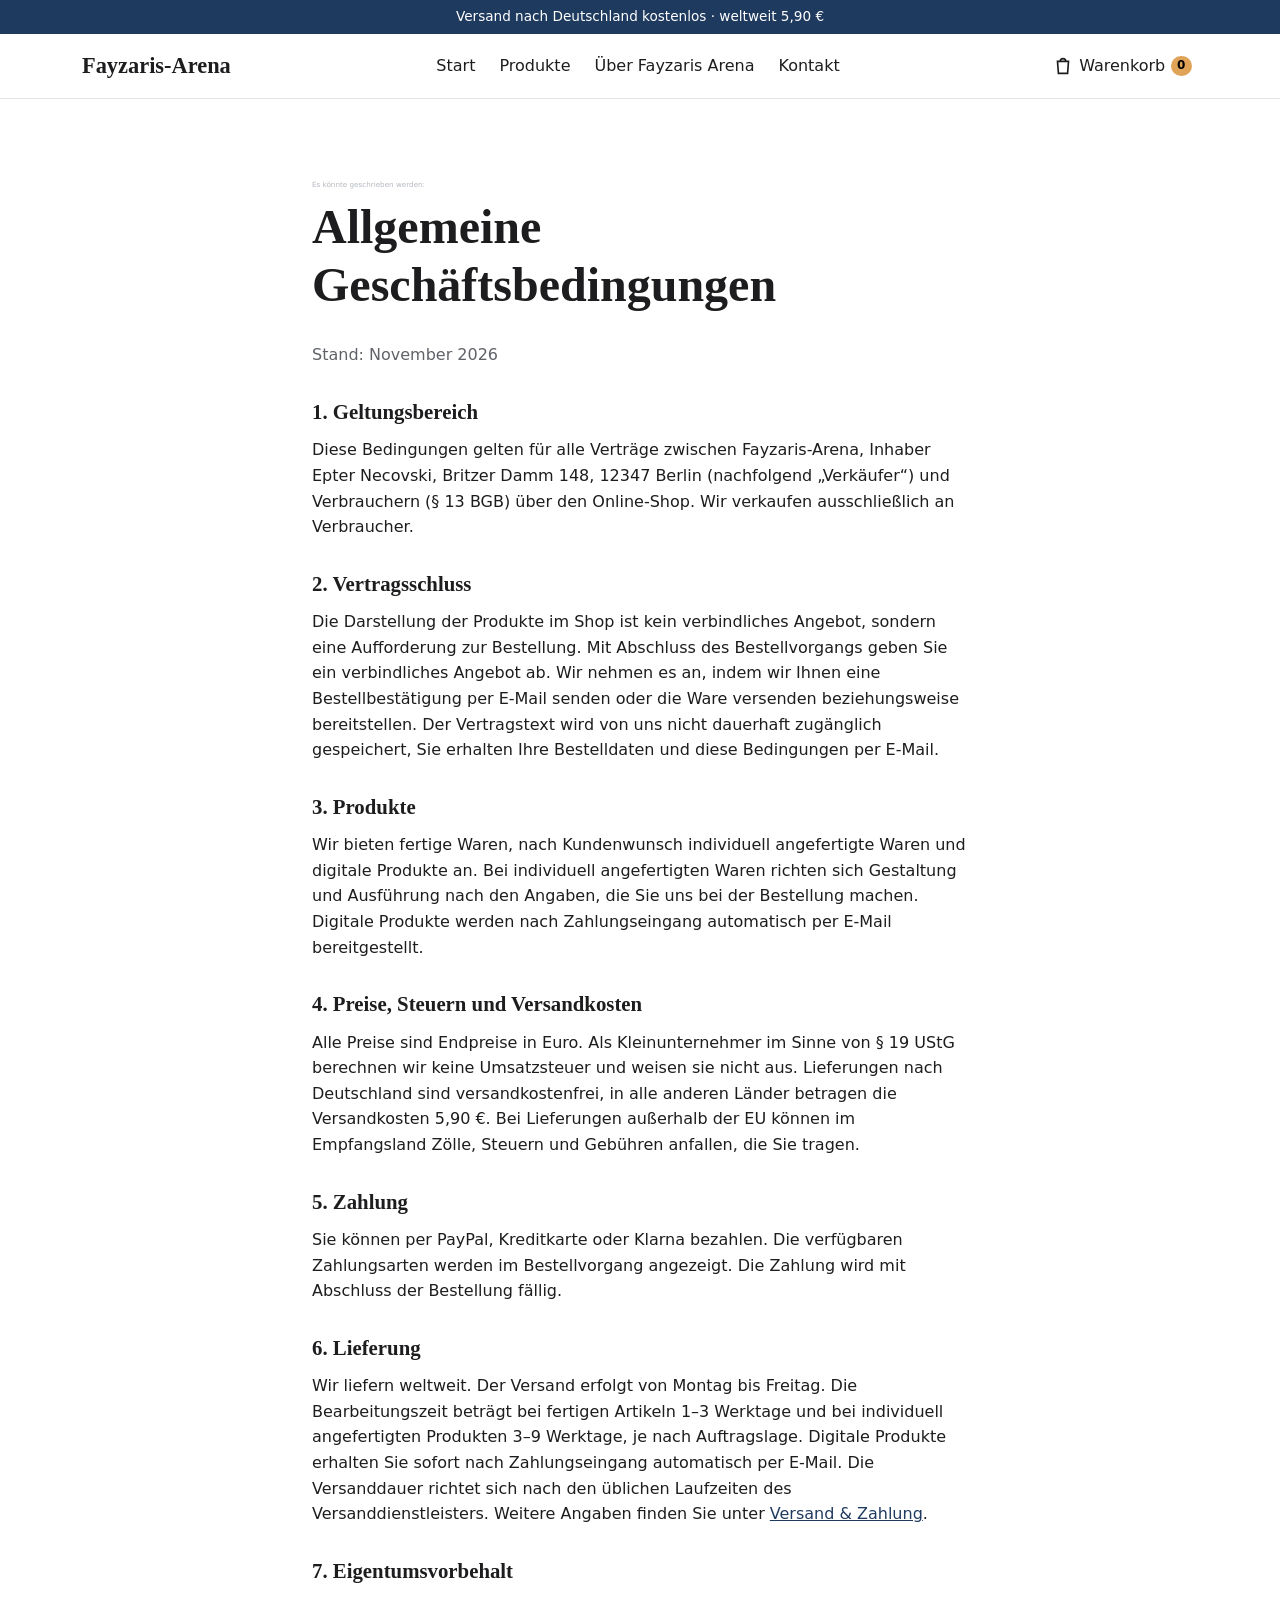
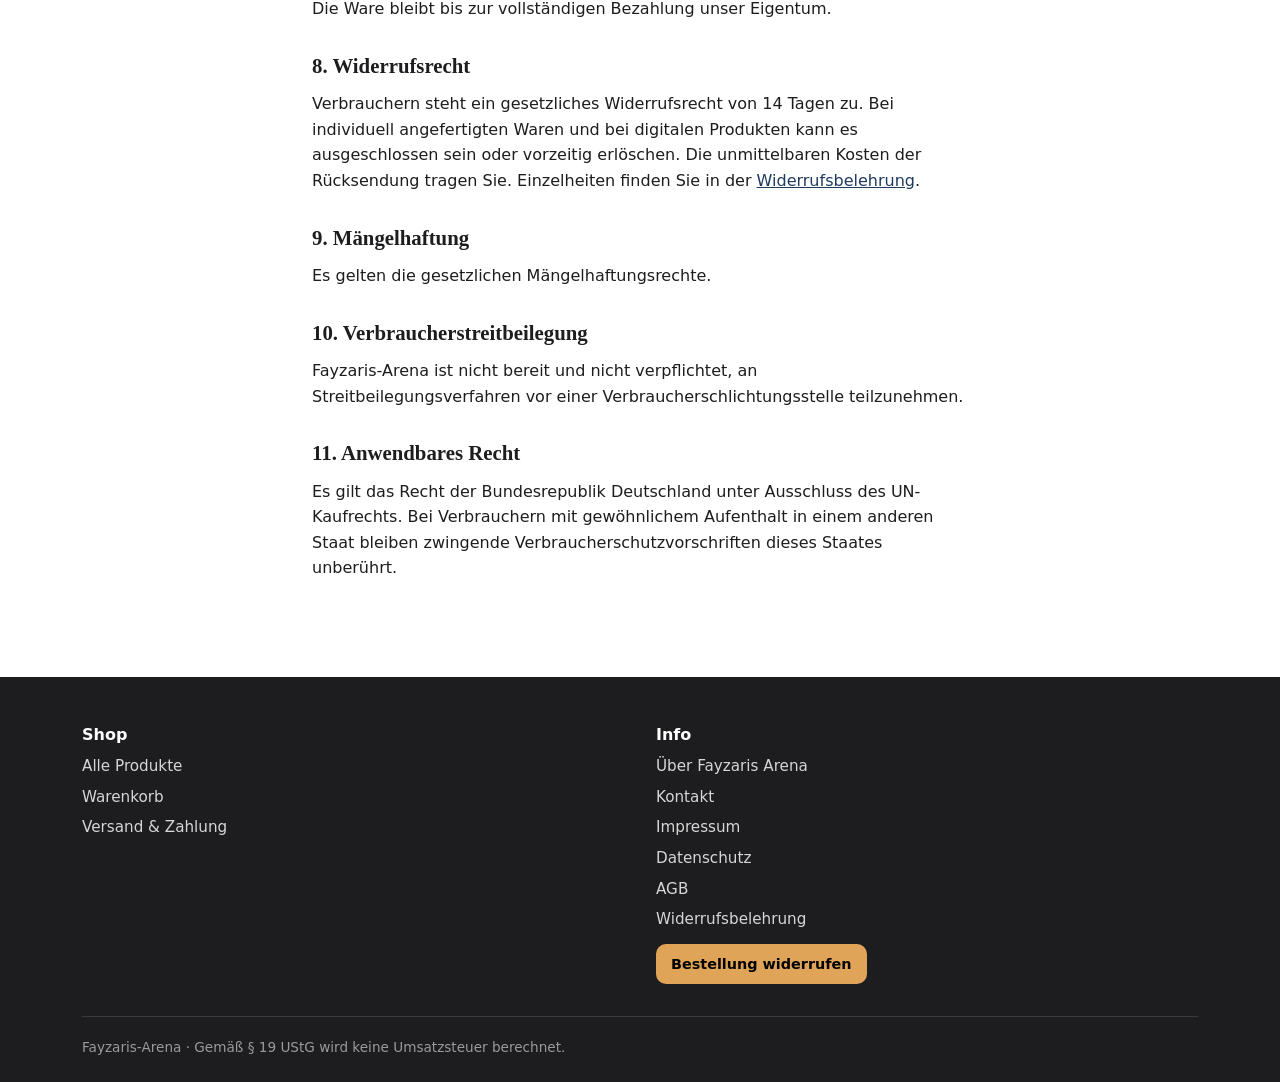
==== commit 4f202010: "Hinweiszeile über Rechtstexten: deutlich kleiner (ca. drei Schriftgrößen)" ====
--- a/agb.html
+++ b/agb.html
@@ -16,7 +16,7 @@
   <main>
     <section class="abschnitt">
       <div class="container schmal rechtstext">
-        <p style="font-size:.65rem;color:#b4b8be;margin:0 0 .5rem">Es könnte geschrieben werden:</p>
+        <p style="font-size:.45rem;color:#b4b8be;margin:0 0 .5rem">Es könnte geschrieben werden:</p>
         <h1>Allgemeine Geschäftsbedingungen</h1>
         <p class="leise">Stand: November 2026</p>
 
